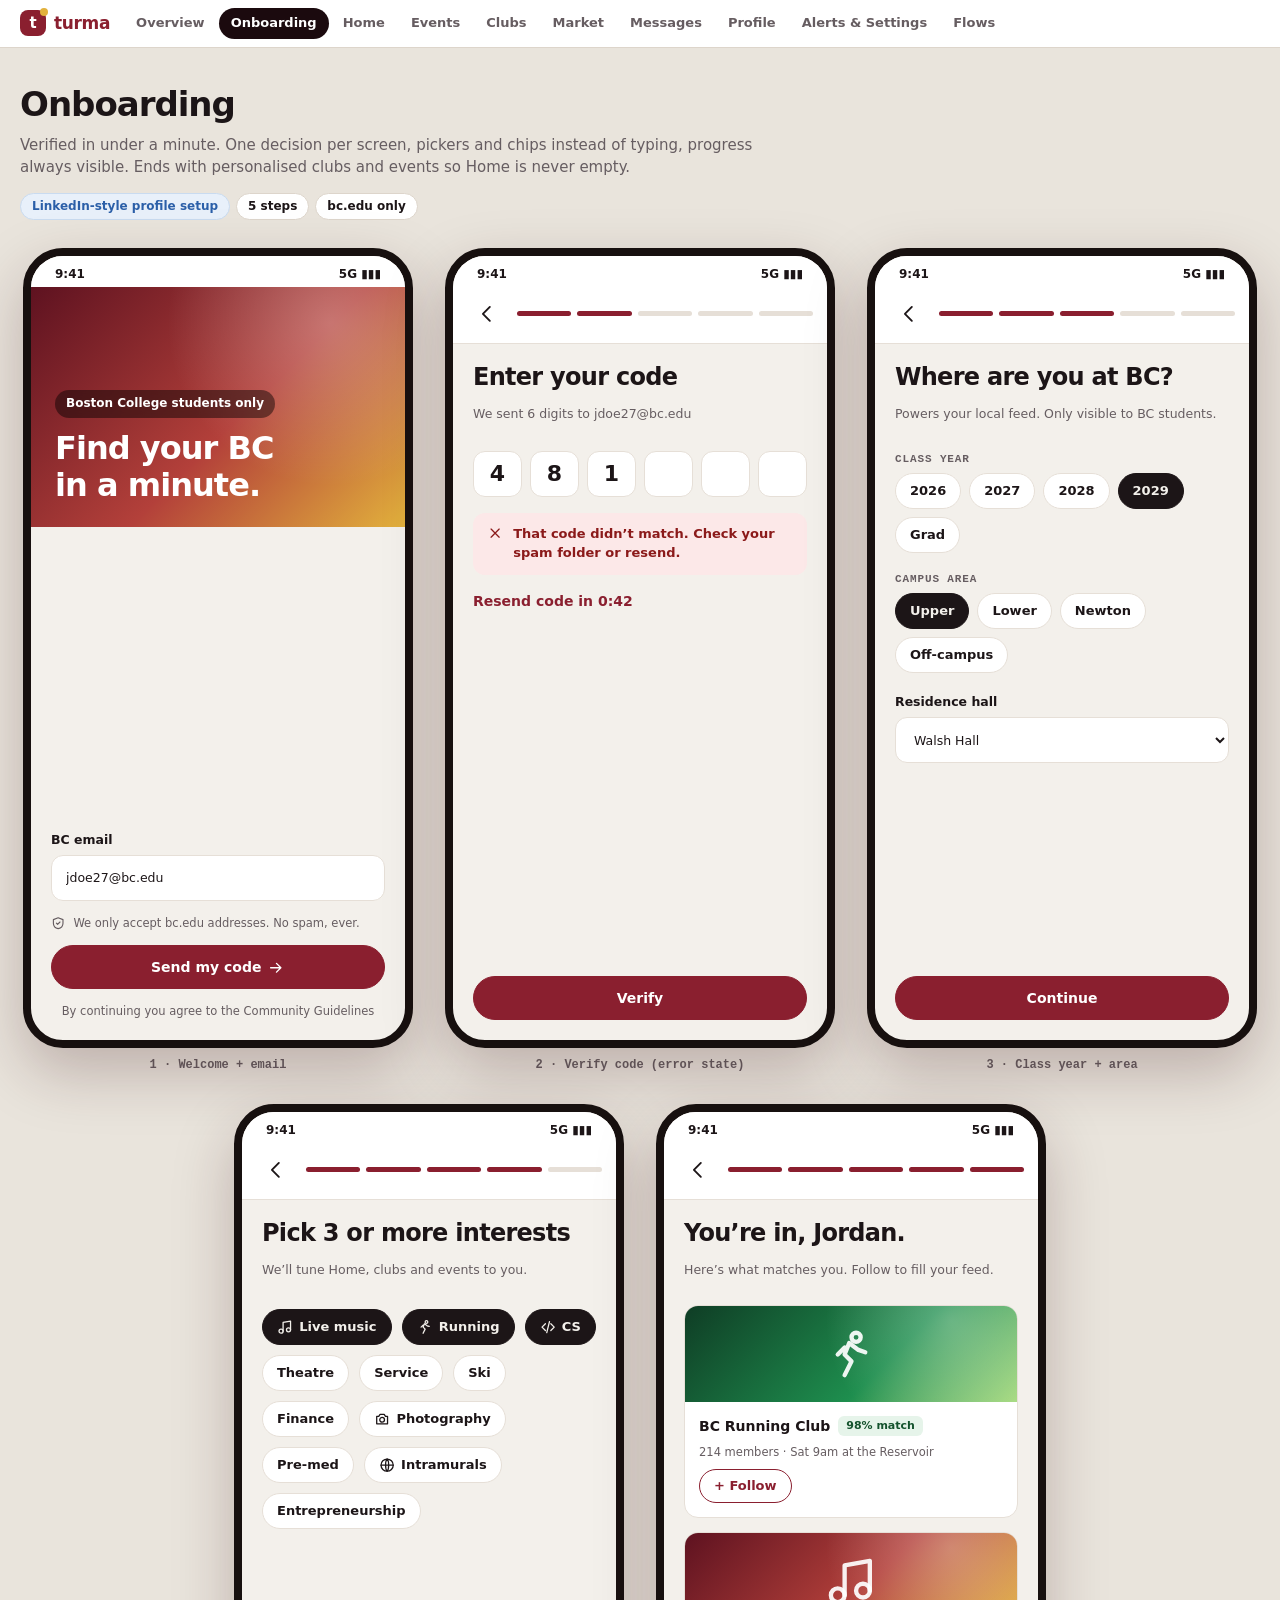
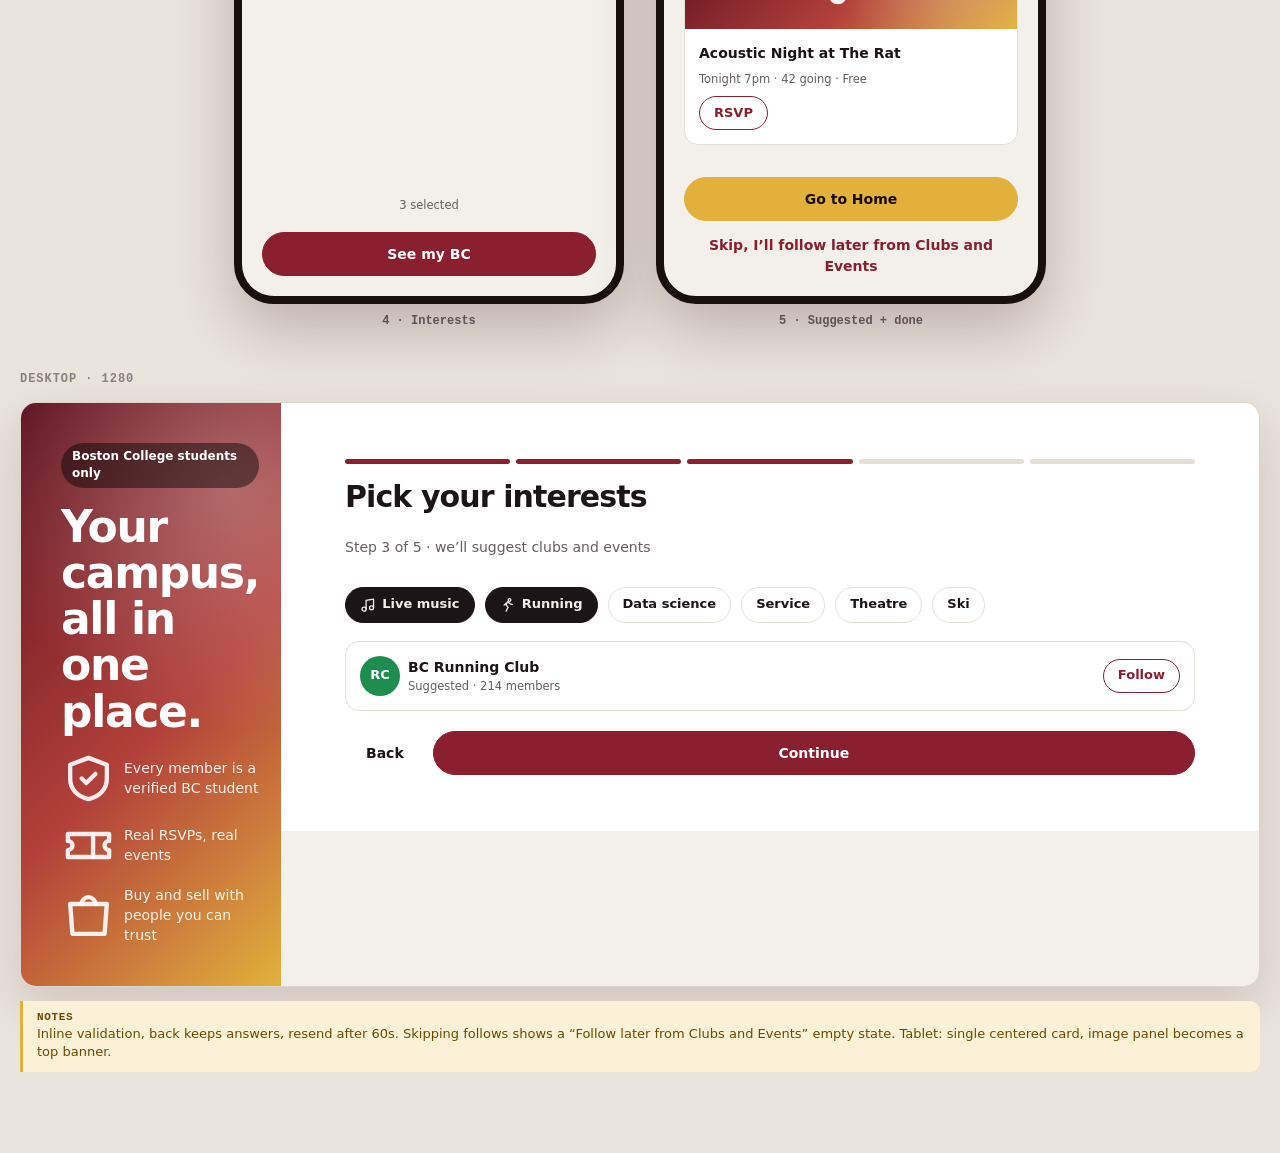
==== 01-onboarding.html @ 75571beb "initial commit" ====
<!doctype html><html lang="en"><head><meta charset="utf-8"><meta name="viewport" content="width=device-width,initial-scale=1"><title>01 Onboarding — Turma</title><link rel="stylesheet" href="styles.css"></head><body>
<main class="page">
<h1>Onboarding</h1>
<p class="lede">Verified in under a minute. One decision per screen, pickers and chips instead of typing, progress always visible. Ends with personalised clubs and events so Home is never empty.</p>
<div class="tags"><span class="li">LinkedIn-style profile setup</span><span>5 steps</span><span>bc.edu only</span></div>

<div class="phones">
<figure class="pw"><div class="phone" data-nav="none"><div class="pbody" style="padding:0;gap:0;justify-content:space-between">
  <div class="art g1" style="height:240px;place-items:end start;padding:24px"><div><span class="glass">Boston College students only</span><div class="h1" style="color:#fff;font-size:32px;margin-top:12px;position:relative;z-index:2">Find your BC<br>in a minute.</div></div></div>
  <div class="stack" style="padding:20px;gap:14px"><label class="f">BC email<input value="jdoe27@bc.edu"></label><div class="xs muted row"><i data-i="shield"></i>We only accept bc.edu addresses. No spam, ever.</div>
  <button class="btn block" data-toast="t1">Send my code<i data-i="arrow"></i></button><div class="xs muted" style="text-align:center">By continuing you agree to the Community Guidelines</div></div>
  <div class="toast" id="t1" hidden><i data-i="check"></i>Code sent to jdoe27@bc.edu</div></div></div><figcaption>1 · Welcome + email</figcaption></figure>

<figure class="pw"><div class="phone" data-nav="none"><div class="mhdr"><button class="iconbtn plain"><i data-i="back"></i></button><div class="progress sp"><i class="on"></i><i class="on"></i><i></i><i></i><i></i></div></div>
  <div class="pbody" style="padding:20px;gap:16px"><div><div class="h1">Enter your code</div><p class="muted sm">We sent 6 digits to jdoe27@bc.edu</p></div>
  <div class="row" style="justify-content:space-between"><input style="text-align:center;font-size:22px;font-weight:800;padding:0" value="4"><input style="text-align:center;font-size:22px;font-weight:800;padding:0" value="8"><input style="text-align:center;font-size:22px;font-weight:800;padding:0" value="1"><input style="text-align:center;padding:0"><input style="text-align:center;padding:0"><input style="text-align:center;padding:0"></div>
  <div class="state err"><i data-i="x"></i>That code didn’t match. Check your spam folder or resend.</div>
  <button class="link" style="align-self:flex-start">Resend code in 0:42</button><div class="sp"></div><button class="btn block">Verify</button></div></div><figcaption>2 · Verify code (error state)</figcaption></figure>

<figure class="pw"><div class="phone" data-nav="none"><div class="mhdr"><button class="iconbtn plain"><i data-i="back"></i></button><div class="progress sp"><i class="on"></i><i class="on"></i><i class="on"></i><i></i><i></i></div></div>
  <div class="pbody" style="padding:20px;gap:18px"><div><div class="h1">Where are you at BC?</div><p class="muted sm">Powers your local feed. Only visible to BC students.</p></div>
  <div class="stack"><div class="h3">Class year</div><div class="chips wrap" data-chips><span class="chip">2026</span><span class="chip">2027</span><span class="chip">2028</span><span class="chip on">2029</span><span class="chip">Grad</span></div></div>
  <div class="stack"><div class="h3">Campus area</div><div class="chips wrap" data-chips><span class="chip on">Upper</span><span class="chip">Lower</span><span class="chip">Newton</span><span class="chip">Off-campus</span></div></div>
  <label class="f">Residence hall<select><option>Walsh Hall</option><option>Edmond’s Hall</option></select></label><div class="sp"></div><button class="btn block">Continue</button></div></div><figcaption>3 · Class year + area</figcaption></figure>

<figure class="pw"><div class="phone" data-nav="none"><div class="mhdr"><button class="iconbtn plain"><i data-i="back"></i></button><div class="progress sp"><i class="on"></i><i class="on"></i><i class="on"></i><i class="on"></i><i></i></div></div>
  <div class="pbody" style="padding:20px;gap:18px"><div><div class="h1">Pick 3 or more interests</div><p class="muted sm">We’ll tune Home, clubs and events to you.</p></div>
  <div class="chips wrap" data-chips style="gap:10px"><span class="chip on"><i data-i="music"></i>Live music</span><span class="chip on"><i data-i="run"></i>Running</span><span class="chip on"><i data-i="code"></i>CS</span><span class="chip">Theatre</span><span class="chip">Service</span><span class="chip">Ski</span><span class="chip">Finance</span><span class="chip"><i data-i="camera"></i>Photography</span><span class="chip">Pre-med</span><span class="chip"><i data-i="ball"></i>Intramurals</span><span class="chip">Entrepreneurship</span></div>
  <div class="sp"></div><div class="xs muted" style="text-align:center">3 selected</div><button class="btn block">See my BC</button></div></div><figcaption>4 · Interests</figcaption></figure>

<figure class="pw"><div class="phone" data-nav="none"><div class="mhdr"><button class="iconbtn plain"><i data-i="back"></i></button><div class="progress sp"><i class="on"></i><i class="on"></i><i class="on"></i><i class="on"></i><i class="on"></i></div></div>
  <div class="pbody" style="padding:20px;gap:14px"><div><div class="h1">You’re in, Jordan.</div><p class="muted sm">Here’s what matches you. Follow to fill your feed.</p></div>
  <div class="card"><div class="art g3 banner"><i data-i="run"></i></div><div class="pad stack"><div class="row"><b>BC Running Club</b><span class="badge ok">98% match</span></div><div class="xs muted">214 members · Sat 9am at the Reservoir</div><button class="btn sm sec" style="align-self:flex-start">+ Follow</button></div></div>
  <div class="card"><div class="art g1 banner"><i data-i="music"></i></div><div class="pad stack"><b>Acoustic Night at The Rat</b><div class="xs muted">Tonight 7pm · 42 going · Free</div><button class="btn sm sec" style="align-self:flex-start">RSVP</button></div></div>
  <div class="sp"></div><a class="btn gold block" href="02-home.html">Go to Home</a><button class="link" style="text-align:center">Skip, I’ll follow later from Clubs and Events</button></div></div><figcaption>5 · Suggested + done</figcaption></figure>
</div>

<div class="sec-label">Desktop · 1280</div>
<div class="desk" data-nav="none"><div class="dbody two" style="min-height:560px;padding:0;gap:0">
  <div class="art g1" style="min-height:560px;place-items:end start;padding:40px"><div style="position:relative;z-index:2;color:#fff"><span class="glass">Boston College students only</span><div style="font-size:44px;font-weight:800;letter-spacing:-.03em;line-height:1.05;margin:16px 0">Your campus,<br>all in one place.</div><div class="col" style="color:rgba(255,255,255,.9)"><span class="row"><i data-i="shield"></i>Every member is a verified BC student</span><span class="row"><i data-i="ticket"></i>Real RSVPs, real events</span><span class="row"><i data-i="bag"></i>Buy and sell with people you can trust</span></div></div></div>
  <div style="padding:56px 64px;background:var(--card)" class="stack"><div class="progress"><i class="on"></i><i class="on"></i><i class="on"></i><i></i><i></i></div><div class="h1" style="font-size:30px;margin-top:8px">Pick your interests</div><p class="muted">Step 3 of 5 · we’ll suggest clubs and events</p>
    <div class="chips wrap" data-chips style="gap:10px;margin:8px 0"><span class="chip on"><i data-i="music"></i>Live music</span><span class="chip on"><i data-i="run"></i>Running</span><span class="chip">Data science</span><span class="chip">Service</span><span class="chip">Theatre</span><span class="chip">Ski</span></div>
    <div class="card pad row"><span class="av c3">RC</span><div class="sp"><b>BC Running Club</b><div class="xs muted">Suggested · 214 members</div></div><button class="btn sm sec">Follow</button></div>
    <div class="row" style="margin-top:12px"><button class="btn ghost">Back</button><button class="btn sp">Continue</button></div></div>
</div></div>
<div class="note"><b>Notes</b>Inline validation, back keeps answers, resend after 60s. Skipping follows shows a “Follow later from Clubs and Events” empty state. Tablet: single centered card, image panel becomes a top banner.</div>
</main><script src="app.js"></script></body></html>
---- styles.css ----
/* TURMA design system — BC maroon + gold.
   Three modes via data-theme on .phone/.desk:
   (default) LinkedIn-style light feed · mkt = Marketplace tiles */
:root{
  --maroon:#8A1F2F;--maroon-d:#5E1220;--deep:#1B0A0E;--gold:#E2B13C;--gold-soft:#FBF1D6;--gold-ink:#6B4A00;
  --bg:#F3F0EB;--card:#fff;--text:#1C1517;--muted:#665D61;--line:#E6DFD7;--chip:#fff;--hover:#F7F3EE;
  --accent:#8A1F2F;--on-accent:#fff;--ok:#1E8E4E;--danger:#C62828;--blue:#2B5FA8;--r:14px;
  --font:-apple-system,BlinkMacSystemFont,"SF Pro Text",Inter,system-ui,sans-serif;--mono:ui-monospace,Menlo,monospace;
}
[data-theme=mkt]{--bg:#fff;--line:#E9E4DE;--chip:#F0EDE9;--hover:#F0EDE9}
*{box-sizing:border-box}
body{margin:0;font:14px/1.45 var(--font);background:#E9E4DC;color:#1C1517;-webkit-font-smoothing:antialiased}
a{color:inherit;text-decoration:none}
button,input,select{font:inherit;color:inherit}
.ic{display:inline-flex;width:1.25em;height:1.25em;flex:none}.ic svg{width:100%;height:100%}

/* ---------- prototype chrome (not part of the app) ---------- */
.hub{position:sticky;top:0;z-index:50;background:#fff;border-bottom:1px solid #DDD5CB;display:flex;align-items:center;gap:14px;padding:8px 20px}
.hub nav{display:flex;gap:2px;overflow-x:auto}
.hub nav a{padding:6px 12px;border-radius:999px;font-size:13px;font-weight:600;color:#665D61;white-space:nowrap}
.hub nav a:hover{background:#F3F0EB}.hub nav a.on{background:var(--deep);color:#fff}
.logo{display:flex;align-items:center;gap:8px;font-weight:800;font-size:17px;letter-spacing:-.02em;color:var(--maroon)}
.logo i{width:26px;height:26px;border-radius:8px;background:var(--maroon);color:#fff;display:grid;place-items:center;font-style:normal;font-size:15px;position:relative}
.logo i:after{content:"";position:absolute;right:-2px;top:-2px;width:8px;height:8px;border-radius:50%;background:var(--gold)}
.page{max-width:1280px;margin:0 auto;padding:32px 20px 80px}
.page h1{font-size:34px;letter-spacing:-.03em;margin:0 0 6px}
.lede{max-width:760px;color:#665D61;margin:0 0 14px;font-size:15px}
.tags{display:flex;gap:6px;flex-wrap:wrap;margin-bottom:28px}
.tags span{font-size:12px;font-weight:700;padding:4px 11px;border-radius:999px;background:#fff;border:1px solid #DDD5CB}
.tags .posh{background:#FBF1D6;color:#6B4A00;border-color:#EBD79C}.tags .li{background:#E8F0FA;color:#2B5FA8;border-color:#C9DBF0}.tags .fb{background:#E6F4EA;color:#1E6B3E;border-color:#BBDEC7}
.sec-label{font:700 12px var(--mono);letter-spacing:.08em;text-transform:uppercase;color:#8A7F82;margin:44px 0 16px}
.phones{display:flex;flex-wrap:wrap;gap:32px;justify-content:center;align-items:flex-start}
.pw{width:390px}.pw figcaption{font:600 12px var(--mono);color:#665D61;text-align:center;margin-top:10px}
.pw{margin:0}
.note{border-left:3px solid var(--gold);background:var(--gold-soft);color:var(--gold-ink);padding:10px 14px;border-radius:0 10px 10px 0;font-size:13px;margin-top:14px}
.note b{display:block;font:700 11px var(--mono);letter-spacing:.06em;text-transform:uppercase;margin-bottom:2px}

/* ---------- device frames ---------- */
.phone{width:390px;height:800px;border-radius:40px;border:8px solid #17100F;background:var(--bg);color:var(--text);display:flex;flex-direction:column;overflow:hidden;position:relative;box-shadow:0 24px 60px rgba(60,20,25,.25)}
.sb{display:flex;justify-content:space-between;padding:10px 24px 4px;font-size:12px;font-weight:700;background:var(--card)}
.mhdr{padding:6px 14px 10px;display:flex;align-items:center;gap:10px;background:var(--card);border-bottom:1px solid var(--line)}
.mhdr .ttl{font-size:20px;font-weight:800;letter-spacing:-.02em}
.pbody{flex:1;overflow:auto;padding:12px;display:flex;flex-direction:column;gap:12px;scrollbar-width:none}
.pbody::-webkit-scrollbar{display:none}.pbody>*{flex-shrink:0}
.tabbar{display:grid;grid-template-columns:repeat(5,1fr);background:var(--card);border-top:1px solid var(--line);padding:6px 4px 16px}
.tabbar a{display:flex;flex-direction:column;align-items:center;justify-content:center;gap:2px;font-size:10.5px;font-weight:600;color:var(--muted);min-height:44px}
.tabbar a .ic{font-size:21px}.tabbar a.on{color:var(--accent)}
.tabbar .plus span{width:46px;height:32px;border-radius:12px;background:var(--accent);color:var(--on-accent);display:grid;place-items:center}
.desk{border-radius:16px;border:1px solid #DDD5CB;background:var(--bg);color:var(--text);overflow:hidden;box-shadow:0 20px 50px rgba(60,20,25,.15)}
[hidden]{display:none!important}
.desk:not([data-nav=none]){display:grid;grid-template-columns:200px minmax(0,1fr);grid-template-rows:auto 1fr;position:relative}
.desk:not([data-nav=none]) .snav{grid-row:1/3;border-right:1px solid var(--line);background:var(--card);padding:16px 12px;display:flex;flex-direction:column;gap:2px}
.snav .logo{padding:4px 10px 14px}.snav .side-link{font-size:15px}.snav .side-link .ic{background:none;padding:0;width:26px;height:26px}.snav .side-link.on{background:var(--hover);color:var(--accent);font-weight:800}.snav .side-link.on .ic{background:none;color:var(--accent)}
.snav .side-link .badge{margin-left:auto;background:var(--accent);color:var(--on-accent)}
.desk:not([data-nav=none]) .dbody{padding-bottom:76px}
.dnav{display:flex;align-items:center;gap:16px;padding:8px 20px;background:var(--card);border-bottom:1px solid var(--line)}
.dock{position:absolute;right:20px;bottom:16px;z-index:20;display:flex;flex-direction:column;align-items:flex-end;gap:10px}
.dock-pill{display:flex;align-items:center;gap:8px;min-height:48px;padding:0 18px 0 14px;border-radius:999px;border:1px solid var(--line);background:var(--card);box-shadow:0 8px 24px rgba(60,20,25,.22);font-weight:700;cursor:pointer}
.dock-pill .ic{font-size:22px}.dock-panel{width:340px;background:var(--card);border:1px solid var(--line);border-radius:16px;box-shadow:0 16px 40px rgba(60,20,25,.28);overflow:hidden}
.dock-panel .dh{display:flex;align-items:center;padding:10px 14px}.dock-panel .seg{margin:0 12px 8px}.dock-panel .list{max-height:260px;overflow:auto}
.dnav .search{display:flex;align-items:center;gap:8px;background:var(--chip);border-radius:999px;padding:0 14px;min-height:38px;width:300px;color:var(--muted)}
.dnav .search input{border:0;background:none;outline:0;flex:1;min-width:0}
.dnav .sp{flex:1}
.dbody{padding:20px;display:grid;gap:20px;grid-template-columns:220px minmax(0,1fr) 280px;align-items:start}
.dbody.two{grid-template-columns:260px minmax(0,1fr)}.dbody.one{grid-template-columns:minmax(0,1fr)}
.rail{position:sticky;top:64px;display:flex;flex-direction:column;gap:12px}
.col{display:flex;flex-direction:column;gap:12px;min-width:0}
@media(max-width:1000px){.dbody,.dbody.two{grid-template-columns:1fr}.dnav .search{display:none}.rail{position:static}.desk:not([data-nav=none]){grid-template-columns:64px minmax(0,1fr)}.snav .side-link span,.snav .logo{display:none}.snav .side-link{padding:0 8px}.dock-panel{width:280px}}
@media(max-width:480px){.phone,.pw{width:100%}}

/* ---------- primitives ---------- */
.h1{font-size:24px;font-weight:800;letter-spacing:-.03em;line-height:1.15}.h2{font-size:17px;font-weight:800;letter-spacing:-.01em}.h3{font:700 11px var(--mono);letter-spacing:.08em;text-transform:uppercase;color:var(--muted)}
.muted{color:var(--muted)}.sm{font-size:12.5px}.xs{font-size:11.5px}.b{font-weight:700}
.row{display:flex;align-items:center;gap:8px}.wrap{flex-wrap:wrap}.sp{flex:1}.between{justify-content:space-between}.stack{display:flex;flex-direction:column;gap:8px}
.card{background:var(--card);border:1px solid var(--line);border-radius:var(--r);overflow:hidden}
.pad{padding:14px}.gap-s{gap:4px}
.btn{display:inline-flex;align-items:center;justify-content:center;gap:6px;min-height:44px;padding:0 20px;border-radius:999px;border:1.5px solid var(--accent);background:var(--accent);color:var(--on-accent);font-weight:700;font-size:14px;cursor:pointer;white-space:nowrap}
.btn:hover{filter:brightness(1.08)}.btn:active{transform:translateY(1px)}
.btn.sec{background:transparent;color:var(--accent)}.btn.gold{background:var(--gold);border-color:var(--gold);color:var(--deep)}
.btn.ghost{background:var(--chip);border-color:transparent;color:var(--text)}
.btn.sm{min-height:34px;padding:0 14px;font-size:13px}.btn.block{width:100%}.btn.danger{background:transparent;color:var(--danger);border-color:var(--danger)}
:focus-visible{outline:3px solid var(--gold);outline-offset:2px}
.iconbtn{width:40px;height:40px;border-radius:50%;display:inline-grid;place-items:center;background:var(--chip);border:0;cursor:pointer;position:relative;font-size:19px;color:var(--text)}
.iconbtn.plain{background:none}.iconbtn .dot{position:absolute;top:8px;right:9px;width:9px;height:9px;border-radius:50%;background:var(--danger);border:2px solid var(--card)}
.chips{display:flex;gap:8px;overflow-x:auto;scrollbar-width:none;padding-bottom:2px}.chips::-webkit-scrollbar{display:none}.chips.wrap{flex-wrap:wrap}
.chip{display:inline-flex;align-items:center;gap:6px;min-height:36px;padding:0 14px;border-radius:999px;background:var(--chip);border:1px solid var(--line);font-size:13px;font-weight:600;white-space:nowrap;cursor:pointer;flex:none}
.chip.on{background:var(--text);color:var(--bg);border-color:var(--text)}
.chip.free{background:#E6F4EA;color:#14532D;border-color:#BBDEC7}
.tabs{display:flex;border-bottom:1px solid var(--line);background:var(--card)}
.tabs button{flex:1;min-height:44px;background:none;border:0;border-bottom:3px solid transparent;font-weight:700;font-size:13.5px;color:var(--muted);cursor:pointer}
.tabs button.on{color:var(--accent);border-color:var(--accent)}
.seg{display:flex;background:var(--chip);border-radius:12px;padding:3px;gap:2px}
.seg button{flex:1;min-height:38px;border:0;background:none;border-radius:9px;font-weight:700;font-size:13px;color:var(--muted);cursor:pointer}
.seg button.on{background:var(--card);color:var(--text);box-shadow:0 1px 3px rgba(0,0,0,.15)}
.av{width:40px;height:40px;border-radius:50%;flex:none;display:inline-grid;place-items:center;font-size:13px;font-weight:800;color:#fff;background:var(--maroon)}
.av.sq{border-radius:10px}.av.lg{width:72px;height:72px;font-size:24px;border:3px solid var(--card)}.av.s{width:24px;height:24px;font-size:9px;border:2px solid var(--card)}.av.xl{width:96px;height:96px;font-size:30px;border:4px solid var(--card)}
.c2{background:#2B5FA8}.c3{background:#1E8E4E}.c4{background:#B8891A}.c5{background:#6B45B5}
.faces{display:inline-flex}.faces .av+.av{margin-left:-8px}
.vt{color:var(--blue);font-size:1em;vertical-align:-.15em;display:inline-flex}
.badge{display:inline-flex;align-items:center;gap:4px;font-size:11px;font-weight:700;padding:2px 8px;border-radius:6px;background:var(--chip);color:var(--muted)}
.badge.ok{background:#E6F4EA;color:#14532D}.badge.gold{background:var(--gold-soft);color:var(--gold-ink)}.badge.red{background:#FCE8E8;color:#8B1A1A}

input,select{width:100%;min-height:46px;border:1.5px solid var(--line);border-radius:12px;padding:0 14px;background:var(--card);color:var(--text)}
label.f{display:flex;flex-direction:column;gap:6px;font-size:12.5px;font-weight:700}
label.f input,label.f select{font-weight:400}
.progress{display:flex;gap:6px}.progress i{flex:1;height:5px;border-radius:3px;background:var(--line)}.progress i.on{background:var(--accent)}
.switch{width:46px;height:28px;border-radius:20px;background:#C9C0B6;position:relative;flex:none;cursor:pointer;border:0;padding:0}
.switch:after{content:"";position:absolute;top:3px;left:3px;width:22px;height:22px;border-radius:50%;background:#fff;box-shadow:0 1px 3px rgba(0,0,0,.3);transition:left .15s}
.switch.on{background:var(--ok)}.switch.on:after{left:21px}
.state{display:flex;gap:10px;align-items:flex-start;border-radius:12px;padding:12px 14px;font-size:13px;font-weight:600}
.state.ok{background:#E6F4EA;color:#14532D}.state.warn{background:var(--gold-soft);color:var(--gold-ink)}.state.err{background:#FCE8E8;color:#8B1A1A}.state.info{background:#E8F0FA;color:#1F4C8A}
.toast{position:absolute;left:14px;right:14px;bottom:88px;background:var(--deep);color:#fff;border-radius:14px;padding:12px 16px;font-weight:600;font-size:13.5px;display:flex;gap:10px;align-items:center;box-shadow:0 10px 30px rgba(0,0,0,.35);z-index:10}
.toast[hidden]{display:none}
.kv{display:grid;grid-template-columns:auto 1fr;gap:10px 16px;font-size:13.5px;align-items:center}.kv>:nth-child(odd){color:var(--muted);font-weight:600;display:flex;align-items:center;gap:8px}
.list>*{padding:12px 14px;border-bottom:1px solid var(--line)}.list>*:last-child{border-bottom:0}
.item{display:flex;gap:12px;align-items:center}.item .grow{flex:1;min-width:0}.item .grow>b{display:block}
.divider{height:1px;background:var(--line);margin:4px 0}
.cta{position:sticky;bottom:-12px;margin:0 -12px -12px;padding:12px;background:var(--card);border-top:1px solid var(--line);display:flex;gap:8px;align-items:center;z-index:3}
.scrim{position:absolute;inset:0;background:rgba(0,0,0,.5);z-index:8}.sheet{position:absolute;left:0;right:0;bottom:0;background:var(--card);border-radius:22px 22px 0 0;padding:10px 16px 26px;z-index:9;display:flex;flex-direction:column;gap:14px}
.sheet[hidden],.scrim[hidden]{display:none}.sheet:before{content:"";width:40px;height:4px;border-radius:2px;background:var(--line);align-self:center}
.strip{display:flex;gap:12px;overflow-x:auto;scrollbar-width:none;margin:0 -12px;padding:0 12px}.strip::-webkit-scrollbar{display:none}
.skel{border-radius:12px;background:linear-gradient(90deg,var(--chip),var(--line),var(--chip));background-size:200% 100%;animation:sh 1.3s infinite;min-height:64px}
@keyframes sh{to{background-position:-200% 0}}

/* ---------- art (placeholder photography) ---------- */
.art{position:relative;display:grid;place-items:center;color:rgba(255,255,255,.92);overflow:hidden;background:var(--g,linear-gradient(135deg,#5E1220,#B3403A 55%,#E2B13C))}
.art .ic{font-size:44px}.art:after{content:"";position:absolute;inset:0;background:radial-gradient(circle at 80% 15%,rgba(255,255,255,.28),transparent 45%)}
.art .iconbtn .ic,.art .save .ic,.tile .art .save .ic{font-size:17px}.art .iconbtn,.art .save,.art .glass,.art .badge{position:relative;z-index:2}
.g1{--g:linear-gradient(135deg,#5E1220,#B3403A 55%,#E2B13C)}.g2{--g:linear-gradient(135deg,#14284B,#2B5FA8 60%,#7FB6E8)}.g3{--g:linear-gradient(135deg,#0F3D25,#1E8E4E 60%,#A6DA7E)}
.g4{--g:linear-gradient(135deg,#3B1A5C,#7B45C4 60%,#E58AC1)}.g5{--g:linear-gradient(135deg,#7A4B00,#E2B13C 70%,#FBE7A6)}.g6{--g:linear-gradient(135deg,#2A2A2E,#5B5B63 70%,#9A9AA3)}
.banner{height:96px}.banner.tall{height:130px}

/* ---------- POSH: event flyers ---------- */
.flyer{position:relative;border-radius:20px;overflow:hidden;aspect-ratio:4/5}.flyer.wide{aspect-ratio:16/11}.flyer.sq{aspect-ratio:1}
.flyer .art{position:absolute;inset:0}.flyer .art .ic{font-size:96px;opacity:.55}
.flyer .top{position:absolute;top:12px;left:12px;right:12px;display:flex;justify-content:space-between;align-items:flex-start;z-index:2}
.flyer .bot{position:absolute;left:0;right:0;bottom:0;padding:44px 16px 14px;background:linear-gradient(transparent,rgba(10,4,6,.92));color:#fff;z-index:2}
.flyer .bot .t{font-size:22px;font-weight:800;letter-spacing:-.02em;line-height:1.1;margin-bottom:4px}
.date{background:rgba(255,255,255,.94);color:var(--deep);border-radius:12px;padding:5px 11px;text-align:center;line-height:1.05}.date small{display:block;font-size:10px;font-weight:800;letter-spacing:.08em;color:var(--maroon)}.date b{font-size:20px}
.price{background:var(--gold);color:var(--deep);border-radius:999px;padding:5px 12px;font-weight:800;font-size:13px}.price.free{background:#fff}
.glass{background:rgba(0,0,0,.45);backdrop-filter:blur(6px);color:#fff;border-radius:999px;padding:5px 11px;font-size:12px;font-weight:700;display:inline-flex;gap:5px;align-items:center}
.evrow{display:flex;gap:12px;padding:10px;border-radius:16px;background:var(--card);border:1px solid var(--line)}
.evrow .art{width:84px;height:84px;border-radius:12px;flex:none}.evrow .art .ic{font-size:32px}
.going{display:flex;align-items:center;gap:8px;font-size:12.5px;color:var(--muted)}
.hostbar{display:flex;align-items:center;gap:10px}
.cal{display:grid;grid-template-columns:repeat(7,1fr);gap:4px;text-align:center;font-size:12.5px}
.cal b{font:700 10px var(--mono);color:var(--muted);padding:4px 0}.cal span{padding:9px 0;border-radius:10px;position:relative}.cal span.ev:after{content:"";position:absolute;left:50%;bottom:3px;width:5px;height:5px;margin-left:-2.5px;border-radius:50%;background:var(--accent)}.cal span.on{background:var(--accent);color:var(--on-accent);font-weight:800}.cal span.on:after{background:var(--on-accent)}.cal span.mute{color:var(--line)}

/* ---------- LINKEDIN: feed ---------- */
.post .head{display:flex;gap:10px;padding:14px 14px 8px;align-items:flex-start}.post .head .who{flex:1;min-width:0;line-height:1.3}.post .head .who b{font-size:14px}
.post .body{padding:0 14px 12px;font-size:14px}.post .art{height:200px}.post .art .ic{font-size:64px}
.post .media{position:relative}.post .media .price{position:absolute;right:12px;bottom:12px;z-index:2}.post .media .glass{position:absolute;left:12px;bottom:12px;z-index:2}
.post .stats{display:flex;align-items:center;gap:6px;padding:9px 14px;font-size:12.5px;color:var(--muted);border-bottom:1px solid var(--line)}
.post .acts{display:grid;grid-template-columns:repeat(4,1fr);padding:2px 6px}
.post .acts button{display:flex;align-items:center;justify-content:center;gap:6px;min-height:46px;background:none;border:0;border-radius:8px;color:var(--muted);font-weight:700;font-size:13px;cursor:pointer}
.post .acts button:hover{background:var(--hover)}.post .acts button.liked{color:var(--blue)}.post .acts button.cta-b{color:var(--accent)}
.link{color:var(--accent);font-weight:700;background:none;border:0;padding:0;cursor:pointer;font-size:inherit}
.composer{display:flex;align-items:center;gap:10px;padding:12px}.composer .fake{flex:1;min-height:42px;border:1px solid var(--line);border-radius:999px;display:flex;align-items:center;padding:0 16px;color:var(--muted);font-weight:600;font-size:13.5px}
.profcard{overflow:hidden}.profcard .art{height:60px}.profcard .in{padding:0 14px 14px;text-align:center;margin-top:-28px}
.stat{display:flex;justify-content:space-between;font-size:12.5px;padding:6px 0;color:var(--muted)}.stat b{color:var(--accent)}
.club-hero{position:relative}.club-hero .av{position:absolute;left:14px;bottom:-32px;border-radius:14px}
.pill-row{display:flex;gap:8px;flex-wrap:wrap}
.mapbox{height:150px;border-radius:12px;position:relative;background:linear-gradient(180deg,#DDEBD2 0 55%,#C4DCCB 55%),repeating-linear-gradient(90deg,transparent 0 38px,rgba(0,0,0,.07) 38px 40px);display:grid;place-items:center;color:#2F4A32}
.mapbox i{position:absolute;color:var(--maroon);font-size:26px}

/* ---------- MARKETPLACE: tiles ---------- */
.tiles{display:grid;grid-template-columns:repeat(2,1fr);gap:14px 10px}.tiles.d3{grid-template-columns:repeat(3,1fr)}.tiles.d4{grid-template-columns:repeat(4,1fr)}
.tile .art{aspect-ratio:1;border-radius:12px}.tile .art .ic{font-size:40px}.tile .pr{font-size:16px;font-weight:800;margin-top:6px}.tile .pr s{font-size:12px;font-weight:500;color:var(--muted);margin-left:4px}
.tile .tt{font-size:13.5px;line-height:1.3}.tile .lo{font-size:12px;color:var(--muted)}.tile .save{position:absolute;top:8px;right:8px;z-index:2;width:32px;height:32px;border-radius:50%;background:rgba(255,255,255,.92);color:var(--deep);display:grid;place-items:center;font-size:16px;border:0;cursor:pointer}
.tile .save.on{color:var(--maroon)}.tile .art .badge{position:absolute;left:8px;bottom:8px;z-index:2;background:rgba(0,0,0,.6);color:#fff}
.side-h{font-size:22px;font-weight:800;letter-spacing:-.02em}
.side-link{display:flex;align-items:center;gap:12px;min-height:44px;padding:0 10px;border-radius:10px;font-weight:600}.side-link .ic{width:34px;height:34px;padding:7px;border-radius:50%;background:var(--chip)}.side-link.on{background:var(--hover);color:var(--accent)}.side-link.on .ic{background:var(--accent);color:var(--on-accent)}
.range{height:6px;border-radius:3px;background:linear-gradient(90deg,var(--line) 0 5%,var(--accent) 5% 55%,var(--line) 55%);margin:12px 4px}
.chk{display:flex;align-items:center;gap:10px;min-height:36px;font-size:13.5px}.chk:before{content:"";width:18px;height:18px;border:2px solid var(--muted);border-radius:5px;flex:none}.chk.on:before{background:var(--accent);border-color:var(--accent);box-shadow:inset 0 0 0 3px #fff}
.safe{display:flex;gap:10px;align-items:flex-start;background:#E6F4EA;color:#14532D;padding:12px;border-radius:12px;font-size:12.5px;font-weight:600}

/* ---------- messages ---------- */
.bubble{max-width:78%;padding:9px 13px;border-radius:18px;font-size:14px}.bubble.them{background:var(--chip);border-bottom-left-radius:5px}.bubble.me{background:var(--accent);color:var(--on-accent);border-bottom-right-radius:5px;margin-left:auto}
.unread{width:10px;height:10px;border-radius:50%;background:var(--accent);flex:none}
.inputbar{display:flex;gap:8px;padding:10px 12px;background:var(--card);border-top:1px solid var(--line)}

/* ---------- flows page ---------- */
.flowcard{background:#fff;border:1px solid #DDD5CB;border-radius:20px;padding:22px;margin-bottom:18px}
.steps{display:grid;grid-template-columns:repeat(auto-fit,minmax(170px,1fr));gap:12px;margin:16px 0;counter-reset:s}
.steps div{counter-increment:s;background:#F7F3EE;border-radius:14px;padding:14px;font-size:13px;position:relative}
.steps div:before{content:counter(s);display:grid;place-items:center;width:24px;height:24px;border-radius:50%;background:var(--maroon);color:#fff;font-weight:800;font-size:12px;margin-bottom:8px}
.steps div b{display:block;font-size:14px;margin-bottom:2px}
.swatches{display:grid;grid-template-columns:repeat(auto-fit,minmax(130px,1fr));gap:12px}
.sw{border-radius:14px;padding:44px 12px 10px;color:#fff;font:600 12px var(--mono)}
.modes{display:grid;grid-template-columns:repeat(auto-fit,minmax(260px,1fr));gap:16px}
.mode{border-radius:20px;padding:22px;min-height:190px}

/* event cards in the infinite feed */
.evcard .flyer{border-radius:0;aspect-ratio:16/8}.evcard .flyer .art .ic{font-size:72px}
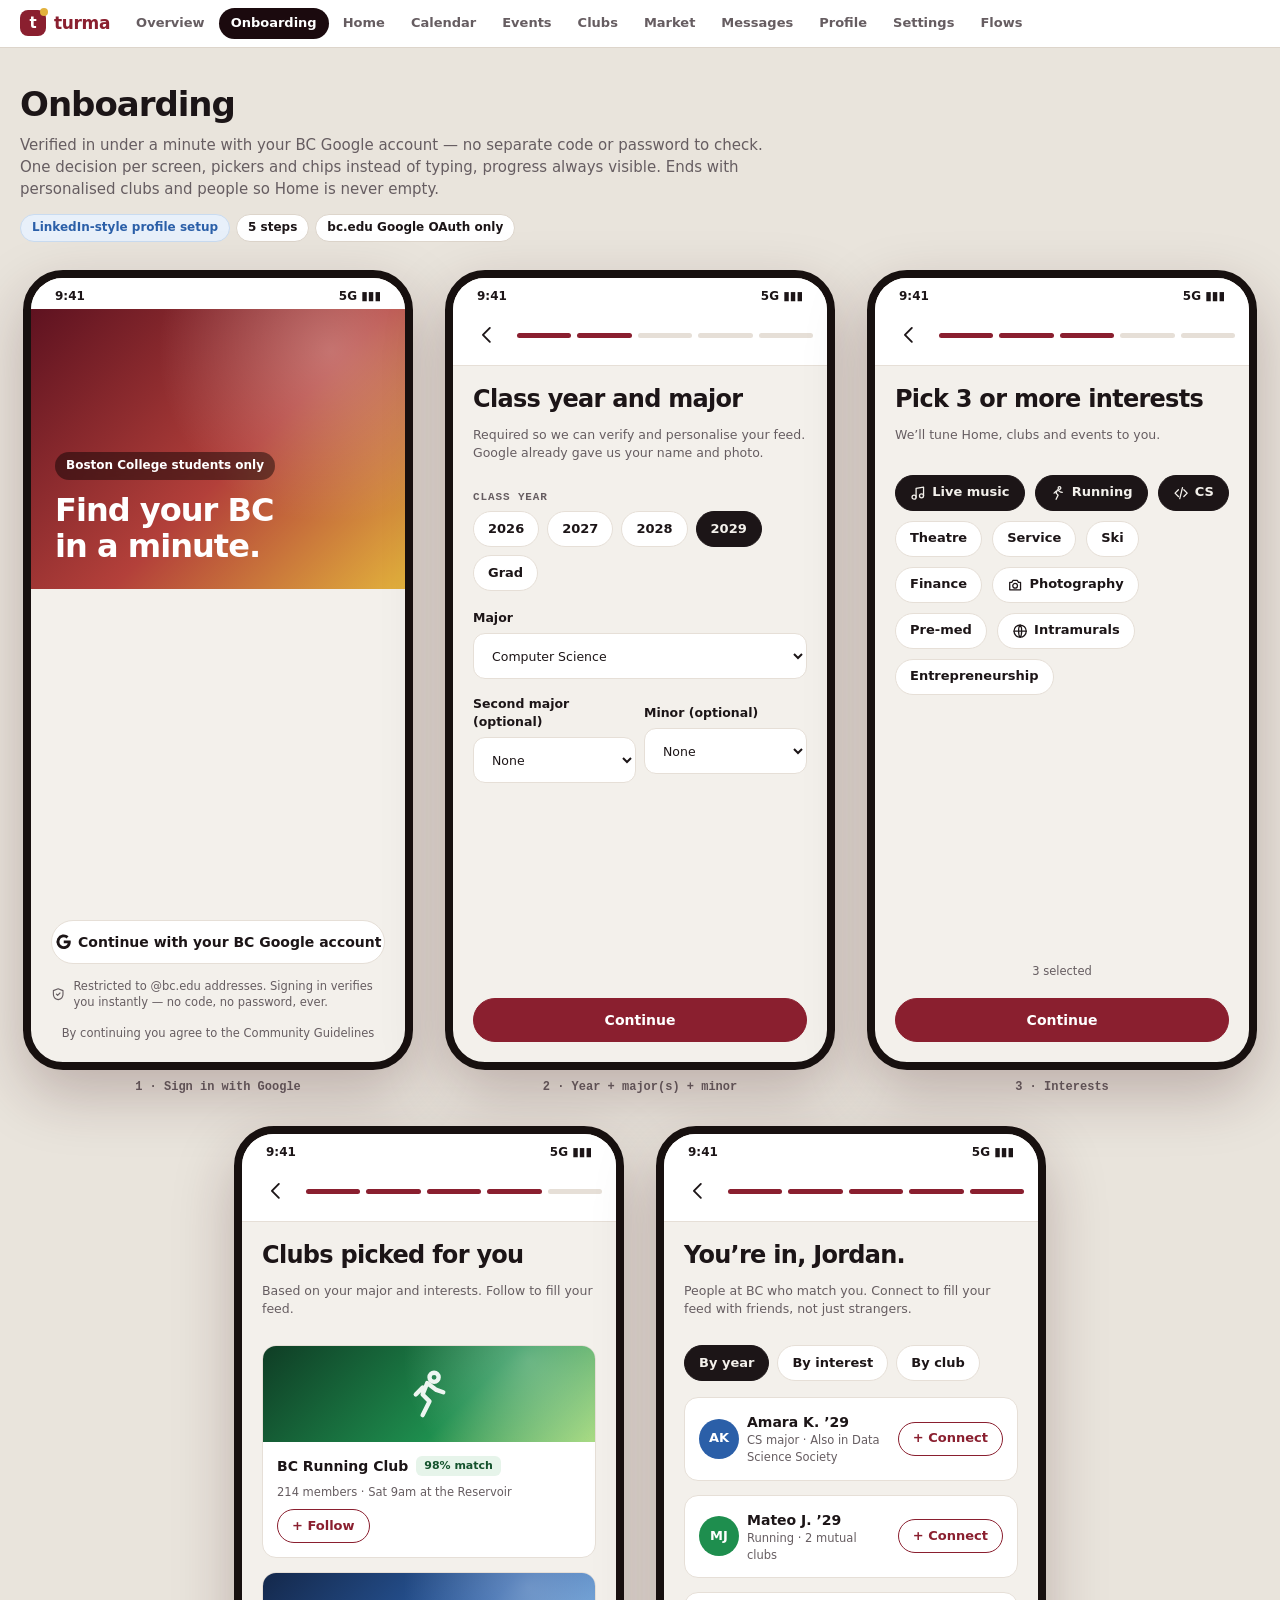
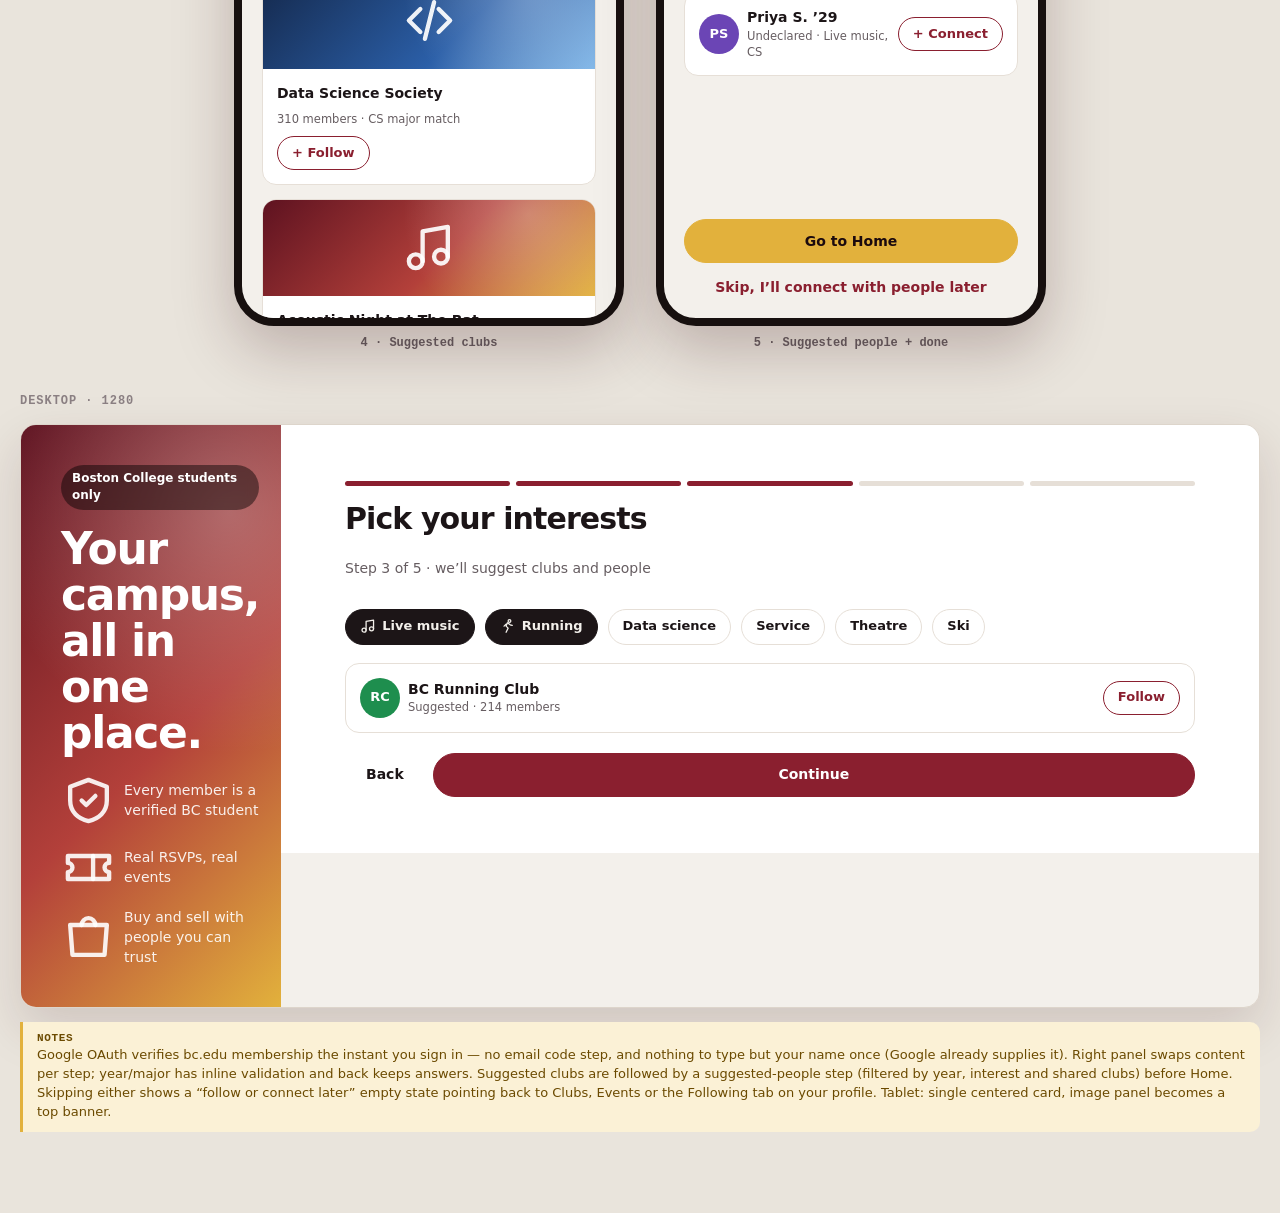
==== commit 11a29842: "added more capabilities" ====
--- a/01-onboarding.html
+++ b/01-onboarding.html
@@ -1,47 +1,54 @@
 <!doctype html><html lang="en"><head><meta charset="utf-8"><meta name="viewport" content="width=device-width,initial-scale=1"><title>01 Onboarding — Turma</title><link rel="stylesheet" href="styles.css"></head><body>
 <main class="page">
 <h1>Onboarding</h1>
-<p class="lede">Verified in under a minute. One decision per screen, pickers and chips instead of typing, progress always visible. Ends with personalised clubs and events so Home is never empty.</p>
-<div class="tags"><span class="li">LinkedIn-style profile setup</span><span>5 steps</span><span>bc.edu only</span></div>
+<p class="lede">Verified in under a minute with your BC Google account — no separate code or password to check. One decision per screen, pickers and chips instead of typing, progress always visible. Ends with personalised clubs and people so Home is never empty.</p>
+<div class="tags"><span class="li">LinkedIn-style profile setup</span><span>5 steps</span><span>bc.edu Google OAuth only</span></div>
 
 <div class="phones">
 <figure class="pw"><div class="phone" data-nav="none"><div class="pbody" style="padding:0;gap:0;justify-content:space-between">
-  <div class="art g1" style="height:240px;place-items:end start;padding:24px"><div><span class="glass">Boston College students only</span><div class="h1" style="color:#fff;font-size:32px;margin-top:12px;position:relative;z-index:2">Find your BC<br>in a minute.</div></div></div>
-  <div class="stack" style="padding:20px;gap:14px"><label class="f">BC email<input value="jdoe27@bc.edu"></label><div class="xs muted row"><i data-i="shield"></i>We only accept bc.edu addresses. No spam, ever.</div>
-  <button class="btn block" data-toast="t1">Send my code<i data-i="arrow"></i></button><div class="xs muted" style="text-align:center">By continuing you agree to the Community Guidelines</div></div>
-  <div class="toast" id="t1" hidden><i data-i="check"></i>Code sent to jdoe27@bc.edu</div></div></div><figcaption>1 · Welcome + email</figcaption></figure>
+  <div class="art g1" style="height:280px;place-items:end start;padding:24px"><div><span class="glass">Boston College students only</span><div class="h1" style="color:#fff;font-size:32px;margin-top:12px;position:relative;z-index:2">Find your BC<br>in a minute.</div></div></div>
+  <div class="stack" style="padding:20px;gap:14px">
+    <button class="btn google block" data-toast="t1"><i data-i="google"></i>Continue with your BC Google account</button>
+    <div class="xs muted row"><i data-i="shield"></i>Restricted to @bc.edu addresses. Signing in verifies you instantly — no code, no password, ever.</div>
+    <div class="xs muted" style="text-align:center">By continuing you agree to the Community Guidelines</div>
+  </div>
+  <div class="toast" id="t1" hidden><i data-i="check"></i>Verified jdoe27@bc.edu</div></div></div><figcaption>1 · Sign in with Google</figcaption></figure>
 
 <figure class="pw"><div class="phone" data-nav="none"><div class="mhdr"><button class="iconbtn plain"><i data-i="back"></i></button><div class="progress sp"><i class="on"></i><i class="on"></i><i></i><i></i><i></i></div></div>
-  <div class="pbody" style="padding:20px;gap:16px"><div><div class="h1">Enter your code</div><p class="muted sm">We sent 6 digits to jdoe27@bc.edu</p></div>
-  <div class="row" style="justify-content:space-between"><input style="text-align:center;font-size:22px;font-weight:800;padding:0" value="4"><input style="text-align:center;font-size:22px;font-weight:800;padding:0" value="8"><input style="text-align:center;font-size:22px;font-weight:800;padding:0" value="1"><input style="text-align:center;padding:0"><input style="text-align:center;padding:0"><input style="text-align:center;padding:0"></div>
-  <div class="state err"><i data-i="x"></i>That code didn’t match. Check your spam folder or resend.</div>
-  <button class="link" style="align-self:flex-start">Resend code in 0:42</button><div class="sp"></div><button class="btn block">Verify</button></div></div><figcaption>2 · Verify code (error state)</figcaption></figure>
+  <div class="pbody" style="padding:20px;gap:16px"><div><div class="h1">Class year and major</div><p class="muted sm">Required so we can verify and personalise your feed. Google already gave us your name and photo.</p></div>
+  <div class="stack"><div class="h3">Class year</div><div class="chips wrap" data-chips><span class="chip">2026</span><span class="chip">2027</span><span class="chip">2028</span><span class="chip on">2029</span><span class="chip">Grad</span></div></div>
+  <label class="f">Major<select><option>Computer Science</option><option>Economics</option><option>Biology</option><option>Undeclared</option></select></label>
+  <div class="row"><label class="f sp">Second major (optional)<select><option>None</option><option>Economics</option><option>Mathematics</option><option>Studio Art</option></select></label><label class="f sp">Minor (optional)<select><option>None</option><option>Hispanic Studies</option><option>Philosophy</option><option>Data Science</option></select></label></div>
+  <div class="sp"></div><button class="btn block">Continue</button></div></div><figcaption>2 · Year + major(s) + minor</figcaption></figure>
 
 <figure class="pw"><div class="phone" data-nav="none"><div class="mhdr"><button class="iconbtn plain"><i data-i="back"></i></button><div class="progress sp"><i class="on"></i><i class="on"></i><i class="on"></i><i></i><i></i></div></div>
-  <div class="pbody" style="padding:20px;gap:18px"><div><div class="h1">Where are you at BC?</div><p class="muted sm">Powers your local feed. Only visible to BC students.</p></div>
-  <div class="stack"><div class="h3">Class year</div><div class="chips wrap" data-chips><span class="chip">2026</span><span class="chip">2027</span><span class="chip">2028</span><span class="chip on">2029</span><span class="chip">Grad</span></div></div>
-  <div class="stack"><div class="h3">Campus area</div><div class="chips wrap" data-chips><span class="chip on">Upper</span><span class="chip">Lower</span><span class="chip">Newton</span><span class="chip">Off-campus</span></div></div>
-  <label class="f">Residence hall<select><option>Walsh Hall</option><option>Edmond’s Hall</option></select></label><div class="sp"></div><button class="btn block">Continue</button></div></div><figcaption>3 · Class year + area</figcaption></figure>
+  <div class="pbody" style="padding:20px;gap:18px"><div><div class="h1">Pick 3 or more interests</div><p class="muted sm">We’ll tune Home, clubs and events to you.</p></div>
+  <div class="chips wrap" data-chips style="gap:10px"><span class="chip on"><i data-i="music"></i>Live music</span><span class="chip on"><i data-i="run"></i>Running</span><span class="chip on"><i data-i="code"></i>CS</span><span class="chip">Theatre</span><span class="chip">Service</span><span class="chip">Ski</span><span class="chip">Finance</span><span class="chip"><i data-i="camera"></i>Photography</span><span class="chip">Pre-med</span><span class="chip"><i data-i="ball"></i>Intramurals</span><span class="chip">Entrepreneurship</span></div>
+  <div class="sp"></div><div class="xs muted" style="text-align:center">3 selected</div><button class="btn block">Continue</button></div></div><figcaption>3 · Interests</figcaption></figure>
 
 <figure class="pw"><div class="phone" data-nav="none"><div class="mhdr"><button class="iconbtn plain"><i data-i="back"></i></button><div class="progress sp"><i class="on"></i><i class="on"></i><i class="on"></i><i class="on"></i><i></i></div></div>
-  <div class="pbody" style="padding:20px;gap:18px"><div><div class="h1">Pick 3 or more interests</div><p class="muted sm">We’ll tune Home, clubs and events to you.</p></div>
-  <div class="chips wrap" data-chips style="gap:10px"><span class="chip on"><i data-i="music"></i>Live music</span><span class="chip on"><i data-i="run"></i>Running</span><span class="chip on"><i data-i="code"></i>CS</span><span class="chip">Theatre</span><span class="chip">Service</span><span class="chip">Ski</span><span class="chip">Finance</span><span class="chip"><i data-i="camera"></i>Photography</span><span class="chip">Pre-med</span><span class="chip"><i data-i="ball"></i>Intramurals</span><span class="chip">Entrepreneurship</span></div>
-  <div class="sp"></div><div class="xs muted" style="text-align:center">3 selected</div><button class="btn block">See my BC</button></div></div><figcaption>4 · Interests</figcaption></figure>
+  <div class="pbody" style="padding:20px;gap:14px"><div><div class="h1">Clubs picked for you</div><p class="muted sm">Based on your major and interests. Follow to fill your feed.</p></div>
+  <div class="card"><div class="art g3 banner"><i data-i="run"></i></div><div class="pad stack"><div class="row"><b>BC Running Club</b><span class="badge ok">98% match</span></div><div class="xs muted">214 members · Sat 9am at the Reservoir</div><button class="btn sm sec" style="align-self:flex-start">+ Follow</button></div></div>
+  <div class="card"><div class="art g2 banner"><i data-i="code"></i></div><div class="pad stack"><b>Data Science Society</b><div class="xs muted">310 members · CS major match</div><button class="btn sm sec" style="align-self:flex-start">+ Follow</button></div></div>
+  <div class="card"><div class="art g1 banner"><i data-i="music"></i></div><div class="pad stack"><b>Acoustic Night at The Rat</b><div class="xs muted">Tonight 7pm · 42 going · Free</div><button class="btn sm sec" style="align-self:flex-start">RSVP</button></div></div>
+  <div class="sp"></div><button class="btn block">Continue</button><button class="link" style="text-align:center">Skip, I’ll follow later from Clubs and Events</button></div></div><figcaption>4 · Suggested clubs</figcaption></figure>
 
 <figure class="pw"><div class="phone" data-nav="none"><div class="mhdr"><button class="iconbtn plain"><i data-i="back"></i></button><div class="progress sp"><i class="on"></i><i class="on"></i><i class="on"></i><i class="on"></i><i class="on"></i></div></div>
-  <div class="pbody" style="padding:20px;gap:14px"><div><div class="h1">You’re in, Jordan.</div><p class="muted sm">Here’s what matches you. Follow to fill your feed.</p></div>
-  <div class="card"><div class="art g3 banner"><i data-i="run"></i></div><div class="pad stack"><div class="row"><b>BC Running Club</b><span class="badge ok">98% match</span></div><div class="xs muted">214 members · Sat 9am at the Reservoir</div><button class="btn sm sec" style="align-self:flex-start">+ Follow</button></div></div>
-  <div class="card"><div class="art g1 banner"><i data-i="music"></i></div><div class="pad stack"><b>Acoustic Night at The Rat</b><div class="xs muted">Tonight 7pm · 42 going · Free</div><button class="btn sm sec" style="align-self:flex-start">RSVP</button></div></div>
-  <div class="sp"></div><a class="btn gold block" href="02-home.html">Go to Home</a><button class="link" style="text-align:center">Skip, I’ll follow later from Clubs and Events</button></div></div><figcaption>5 · Suggested + done</figcaption></figure>
+  <div class="pbody" style="padding:20px;gap:14px"><div><div class="h1">You’re in, Jordan.</div><p class="muted sm">People at BC who match you. Connect to fill your feed with friends, not just strangers.</p></div>
+  <div class="chips" data-chips><span class="chip on">By year</span><span class="chip">By interest</span><span class="chip">By club</span></div>
+  <div class="card pad row"><span class="av c2">AK</span><div class="sp"><b>Amara K. ’29</b><div class="xs muted">CS major · Also in Data Science Society</div></div><button class="btn sm sec">+ Connect</button></div>
+  <div class="card pad row"><span class="av c3">MJ</span><div class="sp"><b>Mateo J. ’29</b><div class="xs muted">Running · 2 mutual clubs</div></div><button class="btn sm sec">+ Connect</button></div>
+  <div class="card pad row"><span class="av c5">PS</span><div class="sp"><b>Priya S. ’29</b><div class="xs muted">Undeclared · Live music, CS</div></div><button class="btn sm sec">+ Connect</button></div>
+  <div class="sp"></div><a class="btn gold block" href="02-home.html">Go to Home</a><button class="link" style="text-align:center">Skip, I’ll connect with people later</button></div></div><figcaption>5 · Suggested people + done</figcaption></figure>
 </div>
 
 <div class="sec-label">Desktop · 1280</div>
 <div class="desk" data-nav="none"><div class="dbody two" style="min-height:560px;padding:0;gap:0">
   <div class="art g1" style="min-height:560px;place-items:end start;padding:40px"><div style="position:relative;z-index:2;color:#fff"><span class="glass">Boston College students only</span><div style="font-size:44px;font-weight:800;letter-spacing:-.03em;line-height:1.05;margin:16px 0">Your campus,<br>all in one place.</div><div class="col" style="color:rgba(255,255,255,.9)"><span class="row"><i data-i="shield"></i>Every member is a verified BC student</span><span class="row"><i data-i="ticket"></i>Real RSVPs, real events</span><span class="row"><i data-i="bag"></i>Buy and sell with people you can trust</span></div></div></div>
-  <div style="padding:56px 64px;background:var(--card)" class="stack"><div class="progress"><i class="on"></i><i class="on"></i><i class="on"></i><i></i><i></i></div><div class="h1" style="font-size:30px;margin-top:8px">Pick your interests</div><p class="muted">Step 3 of 5 · we’ll suggest clubs and events</p>
+  <div style="padding:56px 64px;background:var(--card)" class="stack"><div class="progress"><i class="on"></i><i class="on"></i><i class="on"></i><i></i><i></i></div><div class="h1" style="font-size:30px;margin-top:8px">Pick your interests</div><p class="muted">Step 3 of 5 · we’ll suggest clubs and people</p>
     <div class="chips wrap" data-chips style="gap:10px;margin:8px 0"><span class="chip on"><i data-i="music"></i>Live music</span><span class="chip on"><i data-i="run"></i>Running</span><span class="chip">Data science</span><span class="chip">Service</span><span class="chip">Theatre</span><span class="chip">Ski</span></div>
     <div class="card pad row"><span class="av c3">RC</span><div class="sp"><b>BC Running Club</b><div class="xs muted">Suggested · 214 members</div></div><button class="btn sm sec">Follow</button></div>
     <div class="row" style="margin-top:12px"><button class="btn ghost">Back</button><button class="btn sp">Continue</button></div></div>
 </div></div>
-<div class="note"><b>Notes</b>Inline validation, back keeps answers, resend after 60s. Skipping follows shows a “Follow later from Clubs and Events” empty state. Tablet: single centered card, image panel becomes a top banner.</div>
+<div class="note"><b>Notes</b>Google OAuth verifies bc.edu membership the instant you sign in — no email code step, and nothing to type but your name once (Google already supplies it). Right panel swaps content per step; year/major has inline validation and back keeps answers. Suggested clubs are followed by a suggested-people step (filtered by year, interest and shared clubs) before Home. Skipping either shows a “follow or connect later” empty state pointing back to Clubs, Events or the Following tab on your profile. Tablet: single centered card, image panel becomes a top banner.</div>
 </main><script src="app.js"></script></body></html>
--- a/styles.css
+++ b/styles.css
@@ -34,6 +34,7 @@
 .pw{margin:0}
 .note{border-left:3px solid var(--gold);background:var(--gold-soft);color:var(--gold-ink);padding:10px 14px;border-radius:0 10px 10px 0;font-size:13px;margin-top:14px}
 .note b{display:block;font:700 11px var(--mono);letter-spacing:.06em;text-transform:uppercase;margin-bottom:2px}
+.note.open{border-color:var(--maroon);background:#FCE8E8;color:#8B1A1A}
 
 /* ---------- device frames ---------- */
 .phone{width:390px;height:800px;border-radius:40px;border:8px solid #17100F;background:var(--bg);color:var(--text);display:flex;flex-direction:column;overflow:hidden;position:relative;box-shadow:0 24px 60px rgba(60,20,25,.25)}
@@ -43,8 +44,8 @@
 .pbody{flex:1;overflow:auto;padding:12px;display:flex;flex-direction:column;gap:12px;scrollbar-width:none}
 .pbody::-webkit-scrollbar{display:none}.pbody>*{flex-shrink:0}
 .tabbar{display:grid;grid-template-columns:repeat(5,1fr);background:var(--card);border-top:1px solid var(--line);padding:6px 4px 16px}
-.tabbar a{display:flex;flex-direction:column;align-items:center;justify-content:center;gap:2px;font-size:10.5px;font-weight:600;color:var(--muted);min-height:44px}
-.tabbar a .ic{font-size:21px}.tabbar a.on{color:var(--accent)}
+.tabbar a,.tabbar button{display:flex;flex-direction:column;align-items:center;justify-content:center;gap:2px;font-size:10.5px;font-weight:600;color:var(--muted);min-height:44px;background:none;border:0;cursor:pointer}
+.tabbar a .ic,.tabbar button .ic{font-size:21px}.tabbar a.on{color:var(--accent)}
 .tabbar .plus span{width:46px;height:32px;border-radius:12px;background:var(--accent);color:var(--on-accent);display:grid;place-items:center}
 .desk{border-radius:16px;border:1px solid #DDD5CB;background:var(--bg);color:var(--text);overflow:hidden;box-shadow:0 20px 50px rgba(60,20,25,.15)}
 [hidden]{display:none!important}
@@ -52,8 +53,11 @@
 .desk:not([data-nav=none]) .snav{grid-row:1/3;border-right:1px solid var(--line);background:var(--card);padding:16px 12px;display:flex;flex-direction:column;gap:2px}
 .snav .logo{padding:4px 10px 14px}.snav .side-link{font-size:15px}.snav .side-link .ic{background:none;padding:0;width:26px;height:26px}.snav .side-link.on{background:var(--hover);color:var(--accent);font-weight:800}.snav .side-link.on .ic{background:none;color:var(--accent)}
 .snav .side-link .badge{margin-left:auto;background:var(--accent);color:var(--on-accent)}
+.snav .btn{border:0;cursor:pointer}
 .desk:not([data-nav=none]) .dbody{padding-bottom:76px}
-.dnav{display:flex;align-items:center;gap:16px;padding:8px 20px;background:var(--card);border-bottom:1px solid var(--line)}
+.dnav{display:flex;align-items:center;gap:10px;padding:8px 20px;background:var(--card);border-bottom:1px solid var(--line)}
+.dnav .iconbtn{cursor:pointer}
+.dnav .av{cursor:pointer}
 .dock{position:absolute;right:20px;bottom:16px;z-index:20;display:flex;flex-direction:column;align-items:flex-end;gap:10px}
 .dock-pill{display:flex;align-items:center;gap:8px;min-height:48px;padding:0 18px 0 14px;border-radius:999px;border:1px solid var(--line);background:var(--card);box-shadow:0 8px 24px rgba(60,20,25,.22);font-weight:700;cursor:pointer}
 .dock-pill .ic{font-size:22px}.dock-panel{width:340px;background:var(--card);border:1px solid var(--line);border-radius:16px;box-shadow:0 16px 40px rgba(60,20,25,.28);overflow:hidden}
@@ -65,8 +69,18 @@
 .dbody.two{grid-template-columns:260px minmax(0,1fr)}.dbody.one{grid-template-columns:minmax(0,1fr)}
 .rail{position:sticky;top:64px;display:flex;flex-direction:column;gap:12px}
 .col{display:flex;flex-direction:column;gap:12px;min-width:0}
-@media(max-width:1000px){.dbody,.dbody.two{grid-template-columns:1fr}.dnav .search{display:none}.rail{position:static}.desk:not([data-nav=none]){grid-template-columns:64px minmax(0,1fr)}.snav .side-link span,.snav .logo{display:none}.snav .side-link{padding:0 8px}.dock-panel{width:280px}}
+@media(max-width:1000px){.dbody,.dbody.two{grid-template-columns:1fr}.dnav .search{display:none}.rail{position:static}.desk:not([data-nav=none]){grid-template-columns:64px minmax(0,1fr)}.snav .side-link span,.snav .logo,.snav .btn span{display:none}.snav .side-link{padding:0 8px}.dock-panel{width:280px}.ndrop{width:260px}}
 @media(max-width:480px){.phone,.pw{width:100%}}
+
+/* ---------- dropdowns (notifications, create menu) + modals ---------- */
+.ndrop{position:absolute;top:56px;right:20px;width:320px;max-width:calc(100% - 32px);background:var(--card);border:1px solid var(--line);border-radius:16px;box-shadow:0 16px 40px rgba(60,20,25,.28);z-index:26;overflow:hidden}
+.ndrop .list{max-height:300px;overflow:auto}
+.ndrop .side-link{color:var(--text)}
+.ndrop.menu{top:auto;right:auto;left:16px;bottom:84px;width:216px}
+.modal-scrim{position:absolute;inset:0;background:rgba(20,8,10,.5);z-index:30;display:grid;place-items:center;padding:24px;overflow:auto}
+.modal-scrim[hidden]{display:none}
+.modal{background:var(--card);border-radius:20px;max-width:460px;width:100%;max-height:100%;overflow:auto;padding:22px;display:flex;flex-direction:column;gap:14px;box-shadow:0 24px 60px rgba(60,20,25,.35)}
+.modal .h2{margin:0}
 
 /* ---------- primitives ---------- */
 .h1{font-size:24px;font-weight:800;letter-spacing:-.03em;line-height:1.15}.h2{font-size:17px;font-weight:800;letter-spacing:-.01em}.h3{font:700 11px var(--mono);letter-spacing:.08em;text-transform:uppercase;color:var(--muted)}
@@ -78,11 +92,12 @@
 .btn:hover{filter:brightness(1.08)}.btn:active{transform:translateY(1px)}
 .btn.sec{background:transparent;color:var(--accent)}.btn.gold{background:var(--gold);border-color:var(--gold);color:var(--deep)}
 .btn.ghost{background:var(--chip);border-color:transparent;color:var(--text)}
+.btn.google{background:#fff;color:var(--text);border-color:var(--line)}
 .btn.sm{min-height:34px;padding:0 14px;font-size:13px}.btn.block{width:100%}.btn.danger{background:transparent;color:var(--danger);border-color:var(--danger)}
 :focus-visible{outline:3px solid var(--gold);outline-offset:2px}
 .iconbtn{width:40px;height:40px;border-radius:50%;display:inline-grid;place-items:center;background:var(--chip);border:0;cursor:pointer;position:relative;font-size:19px;color:var(--text)}
 .iconbtn.plain{background:none}.iconbtn .dot{position:absolute;top:8px;right:9px;width:9px;height:9px;border-radius:50%;background:var(--danger);border:2px solid var(--card)}
-.chips{display:flex;gap:8px;overflow-x:auto;scrollbar-width:none;padding-bottom:2px}.chips::-webkit-scrollbar{display:none}.chips.wrap{flex-wrap:wrap}
+.chips{display:flex;gap:8px;overflow-x:auto;scrollbar-width:none;padding-bottom:2px}.chips.wrap{flex-wrap:wrap}.chips::-webkit-scrollbar{display:none}
 .chip{display:inline-flex;align-items:center;gap:6px;min-height:36px;padding:0 14px;border-radius:999px;background:var(--chip);border:1px solid var(--line);font-size:13px;font-weight:600;white-space:nowrap;cursor:pointer;flex:none}
 .chip.on{background:var(--text);color:var(--bg);border-color:var(--text)}
 .chip.free{background:#E6F4EA;color:#14532D;border-color:#BBDEC7}
@@ -100,9 +115,10 @@
 .badge{display:inline-flex;align-items:center;gap:4px;font-size:11px;font-weight:700;padding:2px 8px;border-radius:6px;background:var(--chip);color:var(--muted)}
 .badge.ok{background:#E6F4EA;color:#14532D}.badge.gold{background:var(--gold-soft);color:var(--gold-ink)}.badge.red{background:#FCE8E8;color:#8B1A1A}
 
-input,select{width:100%;min-height:46px;border:1.5px solid var(--line);border-radius:12px;padding:0 14px;background:var(--card);color:var(--text)}
+input,select,textarea{width:100%;min-height:46px;border:1.5px solid var(--line);border-radius:12px;padding:0 14px;background:var(--card);color:var(--text)}
+textarea{min-height:88px;padding:12px 14px;resize:vertical;font-family:inherit}
 label.f{display:flex;flex-direction:column;gap:6px;font-size:12.5px;font-weight:700}
-label.f input,label.f select{font-weight:400}
+label.f input,label.f select,label.f textarea{font-weight:400}
 .progress{display:flex;gap:6px}.progress i{flex:1;height:5px;border-radius:3px;background:var(--line)}.progress i.on{background:var(--accent)}
 .switch{width:46px;height:28px;border-radius:20px;background:#C9C0B6;position:relative;flex:none;cursor:pointer;border:0;padding:0}
 .switch:after{content:"";position:absolute;top:3px;left:3px;width:22px;height:22px;border-radius:50%;background:#fff;box-shadow:0 1px 3px rgba(0,0,0,.3);transition:left .15s}
@@ -116,7 +132,7 @@
 .item{display:flex;gap:12px;align-items:center}.item .grow{flex:1;min-width:0}.item .grow>b{display:block}
 .divider{height:1px;background:var(--line);margin:4px 0}
 .cta{position:sticky;bottom:-12px;margin:0 -12px -12px;padding:12px;background:var(--card);border-top:1px solid var(--line);display:flex;gap:8px;align-items:center;z-index:3}
-.scrim{position:absolute;inset:0;background:rgba(0,0,0,.5);z-index:8}.sheet{position:absolute;left:0;right:0;bottom:0;background:var(--card);border-radius:22px 22px 0 0;padding:10px 16px 26px;z-index:9;display:flex;flex-direction:column;gap:14px}
+.scrim{position:absolute;inset:0;background:rgba(0,0,0,.5);z-index:8}.sheet{position:absolute;left:0;right:0;bottom:0;background:var(--card);border-radius:22px 22px 0 0;padding:10px 16px 26px;z-index:9;display:flex;flex-direction:column;gap:14px;max-height:82%;overflow:auto}
 .sheet[hidden],.scrim[hidden]{display:none}.sheet:before{content:"";width:40px;height:4px;border-radius:2px;background:var(--line);align-self:center}
 .strip{display:flex;gap:12px;overflow-x:auto;scrollbar-width:none;margin:0 -12px;padding:0 12px}.strip::-webkit-scrollbar{display:none}
 .skel{border-radius:12px;background:linear-gradient(90deg,var(--chip),var(--line),var(--chip));background-size:200% 100%;animation:sh 1.3s infinite;min-height:64px}
@@ -155,7 +171,7 @@
 .post .acts button{display:flex;align-items:center;justify-content:center;gap:6px;min-height:46px;background:none;border:0;border-radius:8px;color:var(--muted);font-weight:700;font-size:13px;cursor:pointer}
 .post .acts button:hover{background:var(--hover)}.post .acts button.liked{color:var(--blue)}.post .acts button.cta-b{color:var(--accent)}
 .link{color:var(--accent);font-weight:700;background:none;border:0;padding:0;cursor:pointer;font-size:inherit}
-.composer{display:flex;align-items:center;gap:10px;padding:12px}.composer .fake{flex:1;min-height:42px;border:1px solid var(--line);border-radius:999px;display:flex;align-items:center;padding:0 16px;color:var(--muted);font-weight:600;font-size:13.5px}
+.composer{display:flex;align-items:center;gap:10px;padding:12px;cursor:pointer}.composer .fake{flex:1;min-height:42px;border:1px solid var(--line);border-radius:999px;display:flex;align-items:center;padding:0 16px;color:var(--muted);font-weight:600;font-size:13.5px}
 .profcard{overflow:hidden}.profcard .art{height:60px}.profcard .in{padding:0 14px 14px;text-align:center;margin-top:-28px}
 .stat{display:flex;justify-content:space-between;font-size:12.5px;padding:6px 0;color:var(--muted)}.stat b{color:var(--accent)}
 .club-hero{position:relative}.club-hero .av{position:absolute;left:14px;bottom:-32px;border-radius:14px}
@@ -168,8 +184,9 @@
 .tile .art{aspect-ratio:1;border-radius:12px}.tile .art .ic{font-size:40px}.tile .pr{font-size:16px;font-weight:800;margin-top:6px}.tile .pr s{font-size:12px;font-weight:500;color:var(--muted);margin-left:4px}
 .tile .tt{font-size:13.5px;line-height:1.3}.tile .lo{font-size:12px;color:var(--muted)}.tile .save{position:absolute;top:8px;right:8px;z-index:2;width:32px;height:32px;border-radius:50%;background:rgba(255,255,255,.92);color:var(--deep);display:grid;place-items:center;font-size:16px;border:0;cursor:pointer}
 .tile .save.on{color:var(--maroon)}.tile .art .badge{position:absolute;left:8px;bottom:8px;z-index:2;background:rgba(0,0,0,.6);color:#fff}
+.tile{cursor:pointer}
 .side-h{font-size:22px;font-weight:800;letter-spacing:-.02em}
-.side-link{display:flex;align-items:center;gap:12px;min-height:44px;padding:0 10px;border-radius:10px;font-weight:600}.side-link .ic{width:34px;height:34px;padding:7px;border-radius:50%;background:var(--chip)}.side-link.on{background:var(--hover);color:var(--accent)}.side-link.on .ic{background:var(--accent);color:var(--on-accent)}
+.side-link{display:flex;align-items:center;gap:12px;min-height:44px;padding:0 10px;border-radius:10px;font-weight:600;cursor:pointer}.side-link .ic{width:34px;height:34px;padding:7px;border-radius:50%;background:var(--chip)}.side-link.on{background:var(--hover);color:var(--accent)}.side-link.on .ic{background:var(--accent);color:var(--on-accent)}
 .range{height:6px;border-radius:3px;background:linear-gradient(90deg,var(--line) 0 5%,var(--accent) 5% 55%,var(--line) 55%);margin:12px 4px}
 .chk{display:flex;align-items:center;gap:10px;min-height:36px;font-size:13.5px}.chk:before{content:"";width:18px;height:18px;border:2px solid var(--muted);border-radius:5px;flex:none}.chk.on:before{background:var(--accent);border-color:var(--accent);box-shadow:inset 0 0 0 3px #fff}
 .safe{display:flex;gap:10px;align-items:flex-start;background:#E6F4EA;color:#14532D;padding:12px;border-radius:12px;font-size:12.5px;font-weight:600}
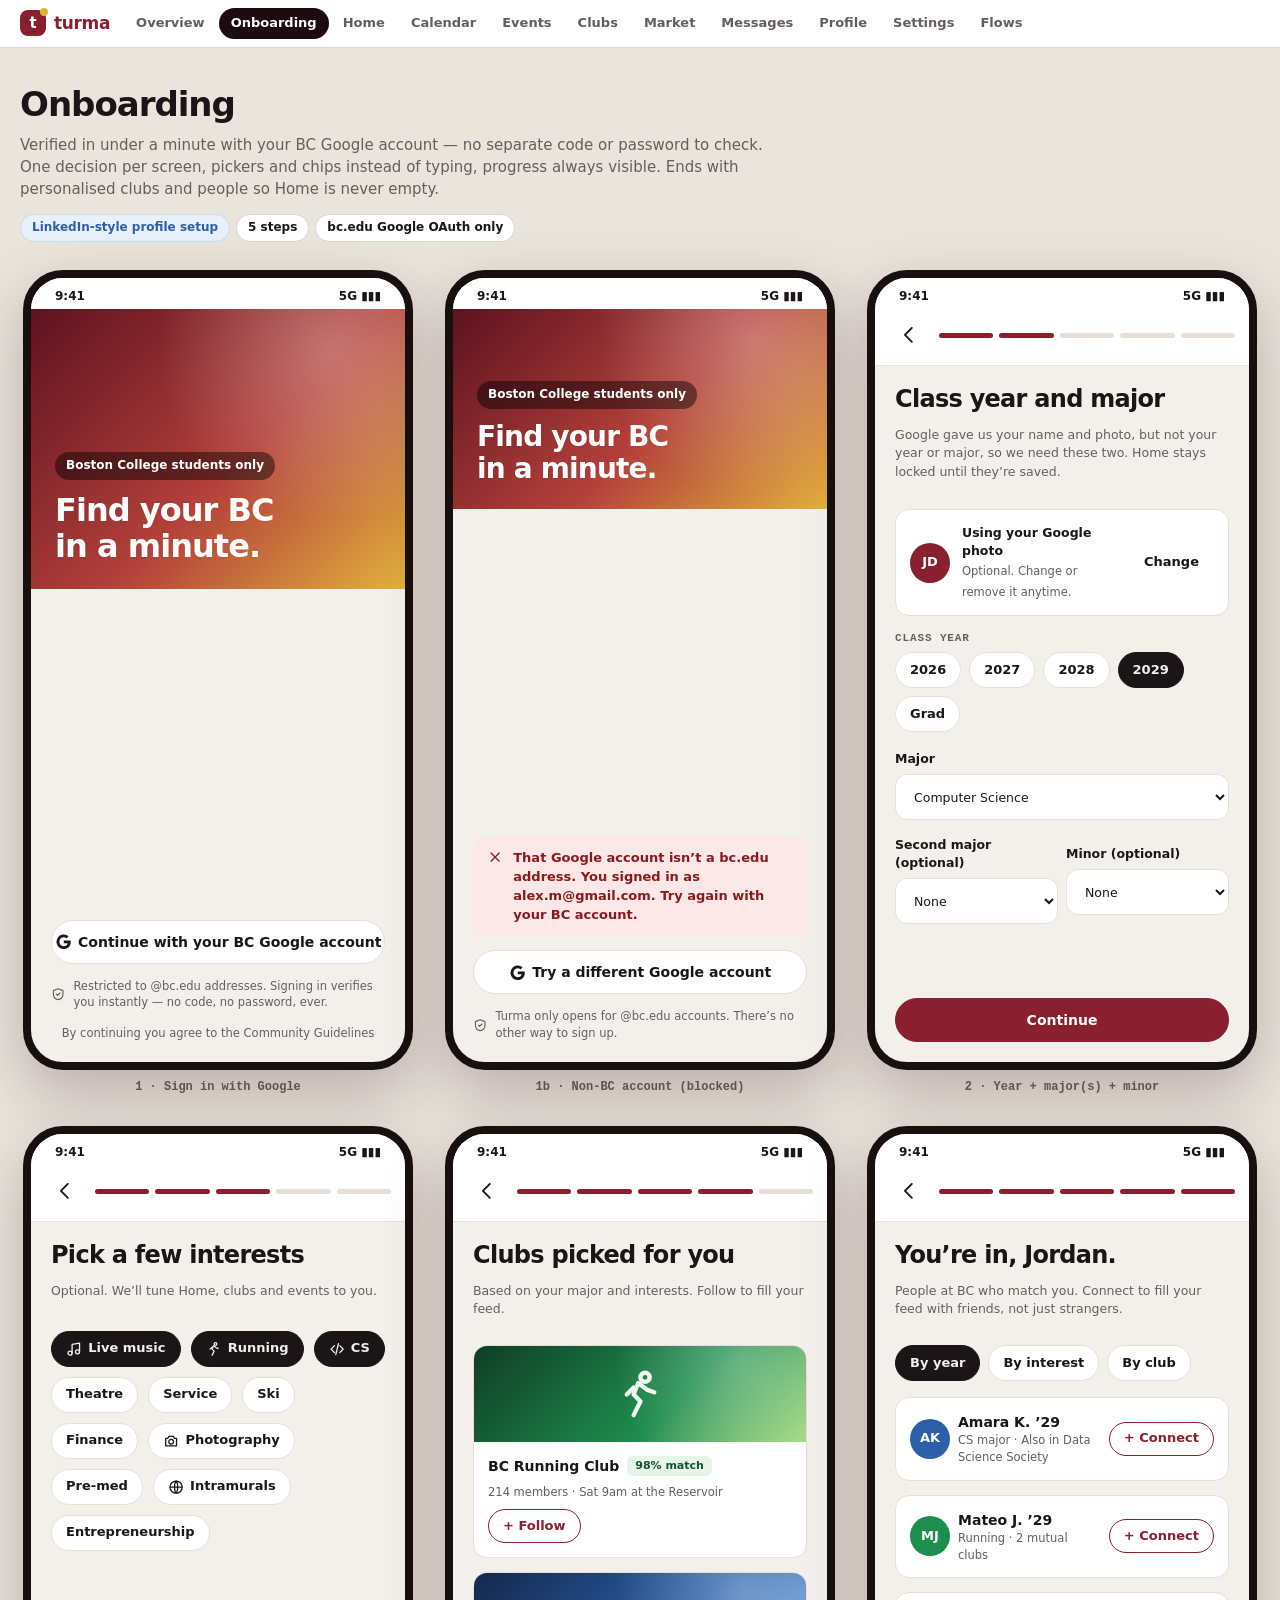
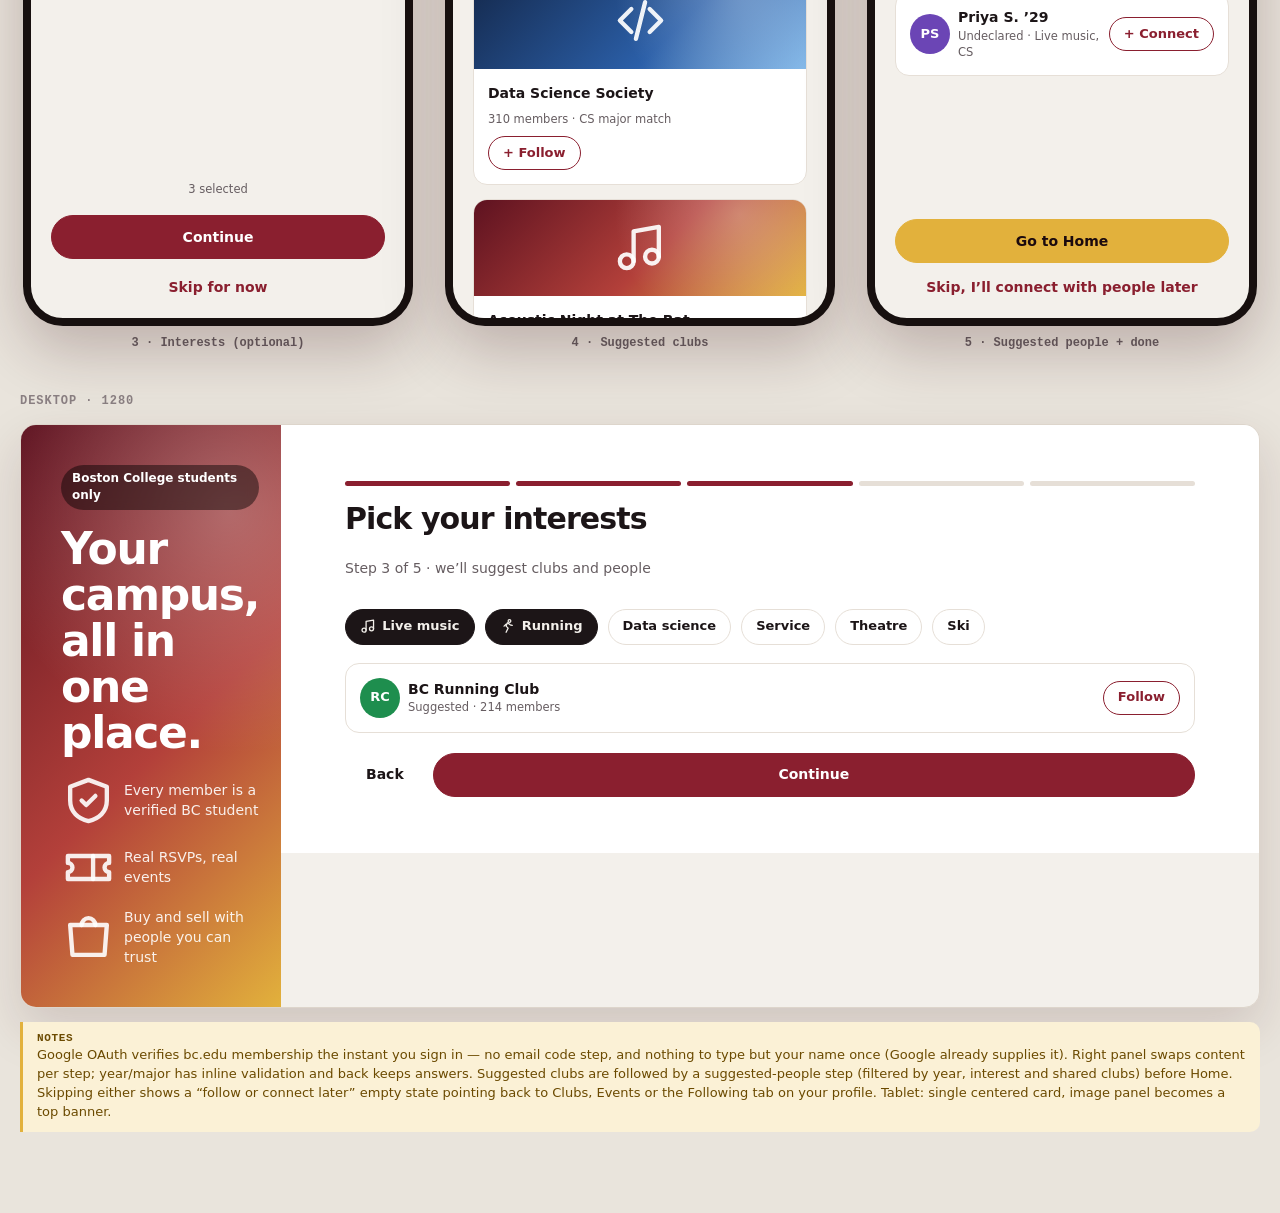
==== commit d70d13fd: "Add connections, connection-gated messaging, event description, notifications settings, onboarding f" ====
--- a/01-onboarding.html
+++ b/01-onboarding.html
@@ -14,17 +14,26 @@
   </div>
   <div class="toast" id="t1" hidden><i data-i="check"></i>Verified jdoe27@bc.edu</div></div></div><figcaption>1 · Sign in with Google</figcaption></figure>
 
+<figure class="pw"><div class="phone" data-nav="none"><div class="pbody" style="padding:0;gap:0;justify-content:space-between">
+  <div class="art g1" style="height:200px;place-items:end start;padding:24px"><div><span class="glass">Boston College students only</span><div class="h1" style="color:#fff;font-size:28px;margin-top:12px;position:relative;z-index:2">Find your BC<br>in a minute.</div></div></div>
+  <div class="stack" style="padding:20px;gap:14px">
+    <div class="state err"><i data-i="x"></i><div>That Google account isn’t a bc.edu address. You signed in as <b>alex.m@gmail.com</b>. Try again with your BC account.</div></div>
+    <button class="btn google block"><i data-i="google"></i>Try a different Google account</button>
+    <div class="xs muted row"><i data-i="shield"></i>Turma only opens for @bc.edu accounts. There’s no other way to sign up.</div>
+  </div></div></div><figcaption>1b · Non-BC account (blocked)</figcaption></figure>
+
 <figure class="pw"><div class="phone" data-nav="none"><div class="mhdr"><button class="iconbtn plain"><i data-i="back"></i></button><div class="progress sp"><i class="on"></i><i class="on"></i><i></i><i></i><i></i></div></div>
-  <div class="pbody" style="padding:20px;gap:16px"><div><div class="h1">Class year and major</div><p class="muted sm">Required so we can verify and personalise your feed. Google already gave us your name and photo.</p></div>
+  <div class="pbody" style="padding:20px;gap:16px"><div><div class="h1">Class year and major</div><p class="muted sm">Google gave us your name and photo, but not your year or major, so we need these two. Home stays locked until they’re saved.</p></div>
+  <div class="item card pad"><span class="av">JD</span><div class="grow"><b class="sm">Using your Google photo</b><span class="xs muted">Optional. Change or remove it anytime.</span></div><button class="btn sm ghost">Change</button></div>
   <div class="stack"><div class="h3">Class year</div><div class="chips wrap" data-chips><span class="chip">2026</span><span class="chip">2027</span><span class="chip">2028</span><span class="chip on">2029</span><span class="chip">Grad</span></div></div>
   <label class="f">Major<select><option>Computer Science</option><option>Economics</option><option>Biology</option><option>Undeclared</option></select></label>
   <div class="row"><label class="f sp">Second major (optional)<select><option>None</option><option>Economics</option><option>Mathematics</option><option>Studio Art</option></select></label><label class="f sp">Minor (optional)<select><option>None</option><option>Hispanic Studies</option><option>Philosophy</option><option>Data Science</option></select></label></div>
   <div class="sp"></div><button class="btn block">Continue</button></div></div><figcaption>2 · Year + major(s) + minor</figcaption></figure>
 
 <figure class="pw"><div class="phone" data-nav="none"><div class="mhdr"><button class="iconbtn plain"><i data-i="back"></i></button><div class="progress sp"><i class="on"></i><i class="on"></i><i class="on"></i><i></i><i></i></div></div>
-  <div class="pbody" style="padding:20px;gap:18px"><div><div class="h1">Pick 3 or more interests</div><p class="muted sm">We’ll tune Home, clubs and events to you.</p></div>
+  <div class="pbody" style="padding:20px;gap:18px"><div><div class="h1">Pick a few interests</div><p class="muted sm">Optional. We’ll tune Home, clubs and events to you.</p></div>
   <div class="chips wrap" data-chips style="gap:10px"><span class="chip on"><i data-i="music"></i>Live music</span><span class="chip on"><i data-i="run"></i>Running</span><span class="chip on"><i data-i="code"></i>CS</span><span class="chip">Theatre</span><span class="chip">Service</span><span class="chip">Ski</span><span class="chip">Finance</span><span class="chip"><i data-i="camera"></i>Photography</span><span class="chip">Pre-med</span><span class="chip"><i data-i="ball"></i>Intramurals</span><span class="chip">Entrepreneurship</span></div>
-  <div class="sp"></div><div class="xs muted" style="text-align:center">3 selected</div><button class="btn block">Continue</button></div></div><figcaption>3 · Interests</figcaption></figure>
+  <div class="sp"></div><div class="xs muted" style="text-align:center">3 selected</div><button class="btn block">Continue</button><button class="link" style="text-align:center">Skip for now</button></div></div><figcaption>3 · Interests (optional)</figcaption></figure>
 
 <figure class="pw"><div class="phone" data-nav="none"><div class="mhdr"><button class="iconbtn plain"><i data-i="back"></i></button><div class="progress sp"><i class="on"></i><i class="on"></i><i class="on"></i><i class="on"></i><i></i></div></div>
   <div class="pbody" style="padding:20px;gap:14px"><div><div class="h1">Clubs picked for you</div><p class="muted sm">Based on your major and interests. Follow to fill your feed.</p></div>
--- a/styles.css
+++ b/styles.css
@@ -209,3 +209,33 @@
 
 /* event cards in the infinite feed */
 .evcard .flyer{border-radius:0;aspect-ratio:16/8}.evcard .flyer .art .ic{font-size:72px}
+
+/* ---------- club page (additive, scoped to .club-page) ---------- */
+.club-page .card{border-radius:20px}
+.pattern:before{content:"";position:absolute;inset:0;pointer-events:none;background:radial-gradient(circle,rgba(255,255,255,.2) 1.6px,transparent 2px) 0 0/20px 20px}
+.club-cover{position:relative;display:flex;align-items:flex-end;gap:12px;padding:16px;min-height:150px;color:#fff;background:var(--g);overflow:hidden}
+.club-cover:after{content:"";position:absolute;inset:0;background:linear-gradient(transparent 35%,rgba(10,20,12,.62));pointer-events:none}
+.club-cover>*{position:relative;z-index:2}.club-cover>.wm{position:absolute;z-index:1;right:-6px;top:-10px;width:130px;height:130px;opacity:.22}
+.club-cover .h1{font-size:26px}.club-cover .vt{color:var(--gold)}.club-cover .av{border:3px solid #fff}
+.club-meta{padding:14px;background:var(--card);display:flex;flex-direction:column;gap:12px}
+.about-teaser summary{list-style:none;cursor:pointer;display:flex;flex-direction:column;gap:10px;align-items:flex-start}
+.about-teaser summary::-webkit-details-marker{display:none}
+.about-teaser .bio{margin:0;font-size:13.5px;line-height:1.5;display:-webkit-box;-webkit-line-clamp:2;-webkit-box-orient:vertical;overflow:hidden}
+.about-teaser[open] .bio{display:block}.about-teaser .c,.about-teaser[open] .o{display:none}.about-teaser[open] .c{display:inline}
+.about-teaser .more{display:flex;flex-direction:column;gap:12px;margin-top:14px}
+.club-actions{position:sticky;top:0;z-index:5;display:flex;gap:8px;align-items:center;padding:10px 14px;background:var(--card);border-bottom:1px solid var(--line)}
+.event-strip{scroll-snap-type:x mandatory}
+.event-strip .card{flex:0 0 270px;display:flex;scroll-snap-align:start}
+.tk-date{width:64px;flex:none;background:var(--maroon);color:#fff;display:flex;flex-direction:column;align-items:center;justify-content:center;line-height:1.1}.tk-date small{font:800 10px var(--mono);letter-spacing:.08em}.tk-date b{font-size:24px}
+.tk-body{padding:12px 14px;display:flex;flex-direction:column;gap:6px;flex:1;min-width:0;border-left:2px dashed var(--line)}
+.club-post{display:grid;grid-template-columns:40px minmax(0,1fr);gap:10px;padding:14px}
+.club-post .cp{display:flex;flex-direction:column;gap:8px;min-width:0}.club-post p{margin:0;font-size:14px}
+.cp-media{height:150px;border-radius:14px}.cp-media .ic{font-size:52px}
+.cp-react{display:flex;gap:8px;align-items:center}.club-page .chip.liked{background:var(--gold-soft);color:var(--maroon);border-color:var(--gold)}
+.lock-card{padding:16px;text-align:center;background:var(--gold-soft);display:flex;flex-direction:column;align-items:center;gap:8px}
+.lock-card .lk{width:44px;height:44px;border-radius:50%;background:var(--gold);color:var(--deep);display:grid;place-items:center;font-size:20px}
+.club-page:has([data-state=events]:not([hidden])) .tabs button[data-show=events]{color:var(--accent);border-color:var(--accent)}
+.club-page:has([data-state=events]:not([hidden])) .tabs button[data-show=posts]{color:var(--muted);border-color:transparent}
+.club-page .btn.sm,.club-page .iconbtn,.club-page .chip.react{min-height:44px}.club-page .iconbtn{width:44px;min-width:44px}
+.club-page button.link{min-height:44px;display:inline-flex;align-items:center}
+.about-teaser summary .btn{background:var(--hover);border-color:var(--line)}
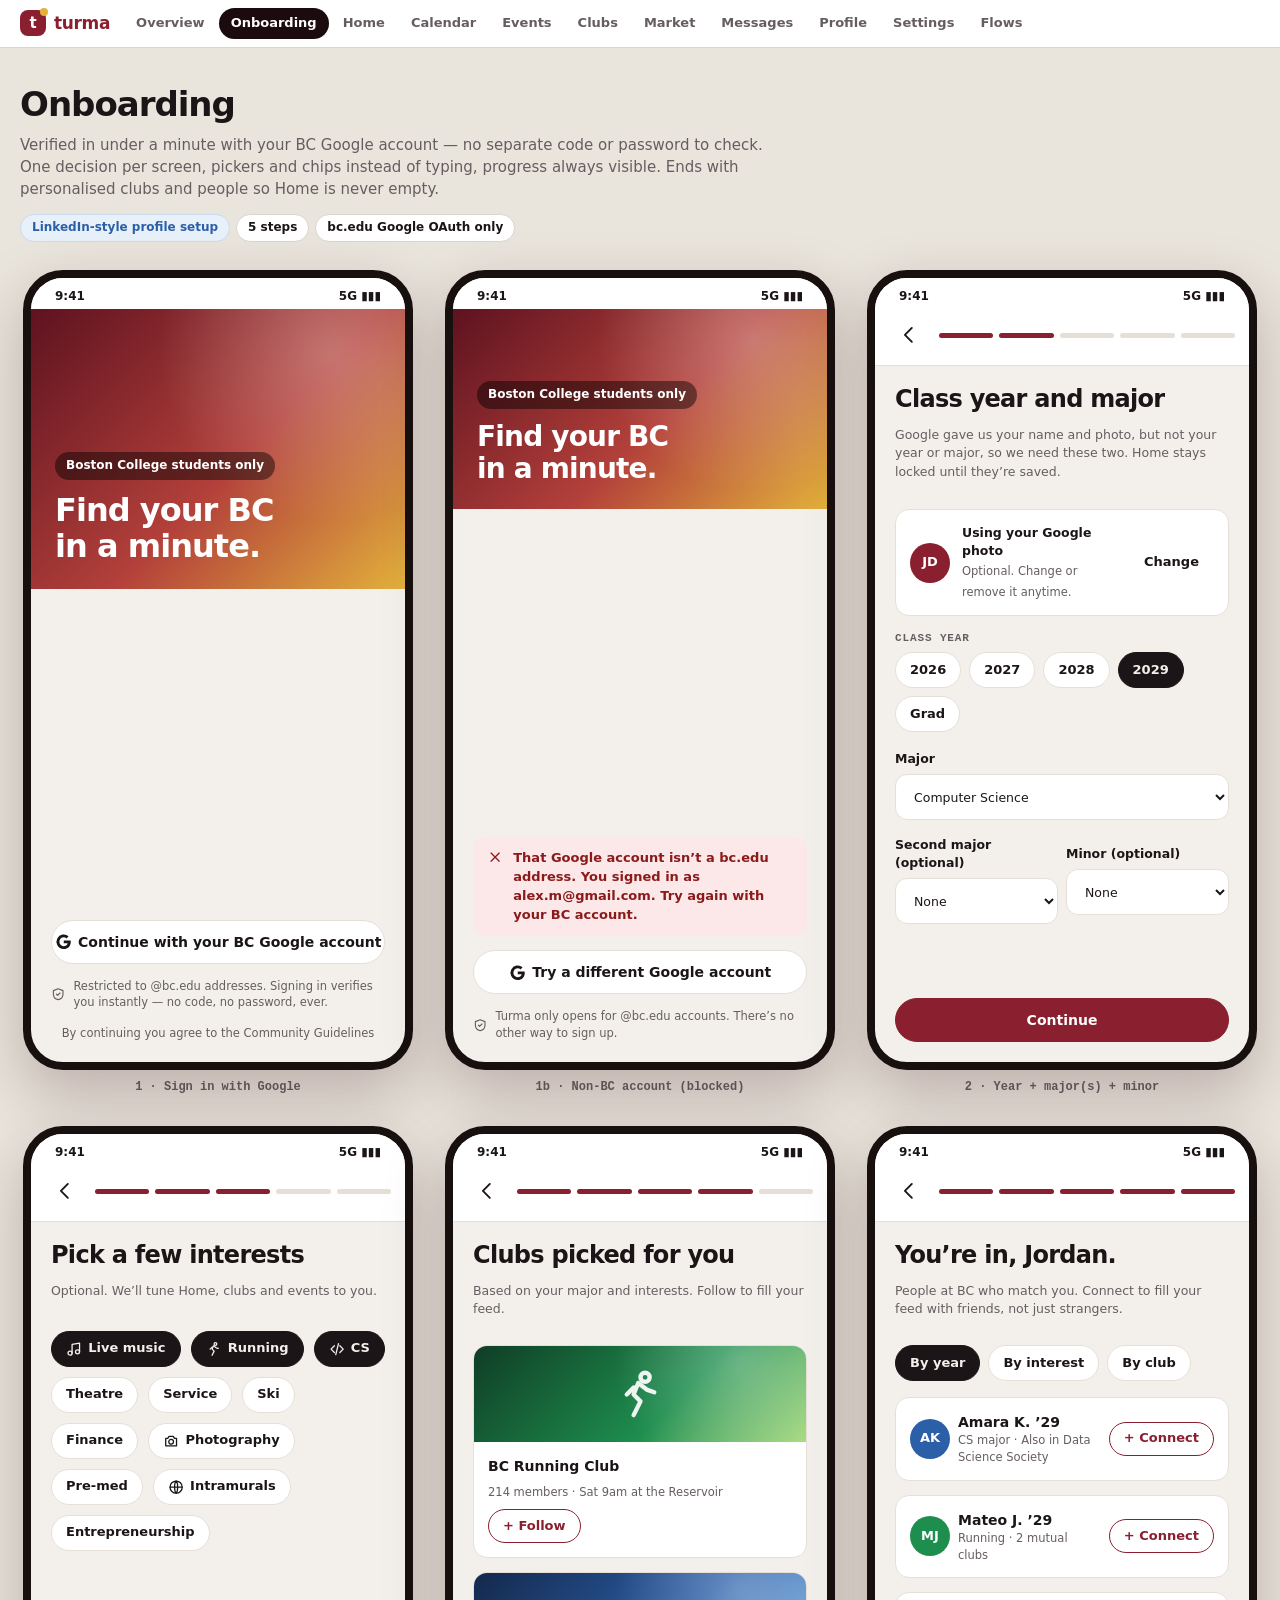
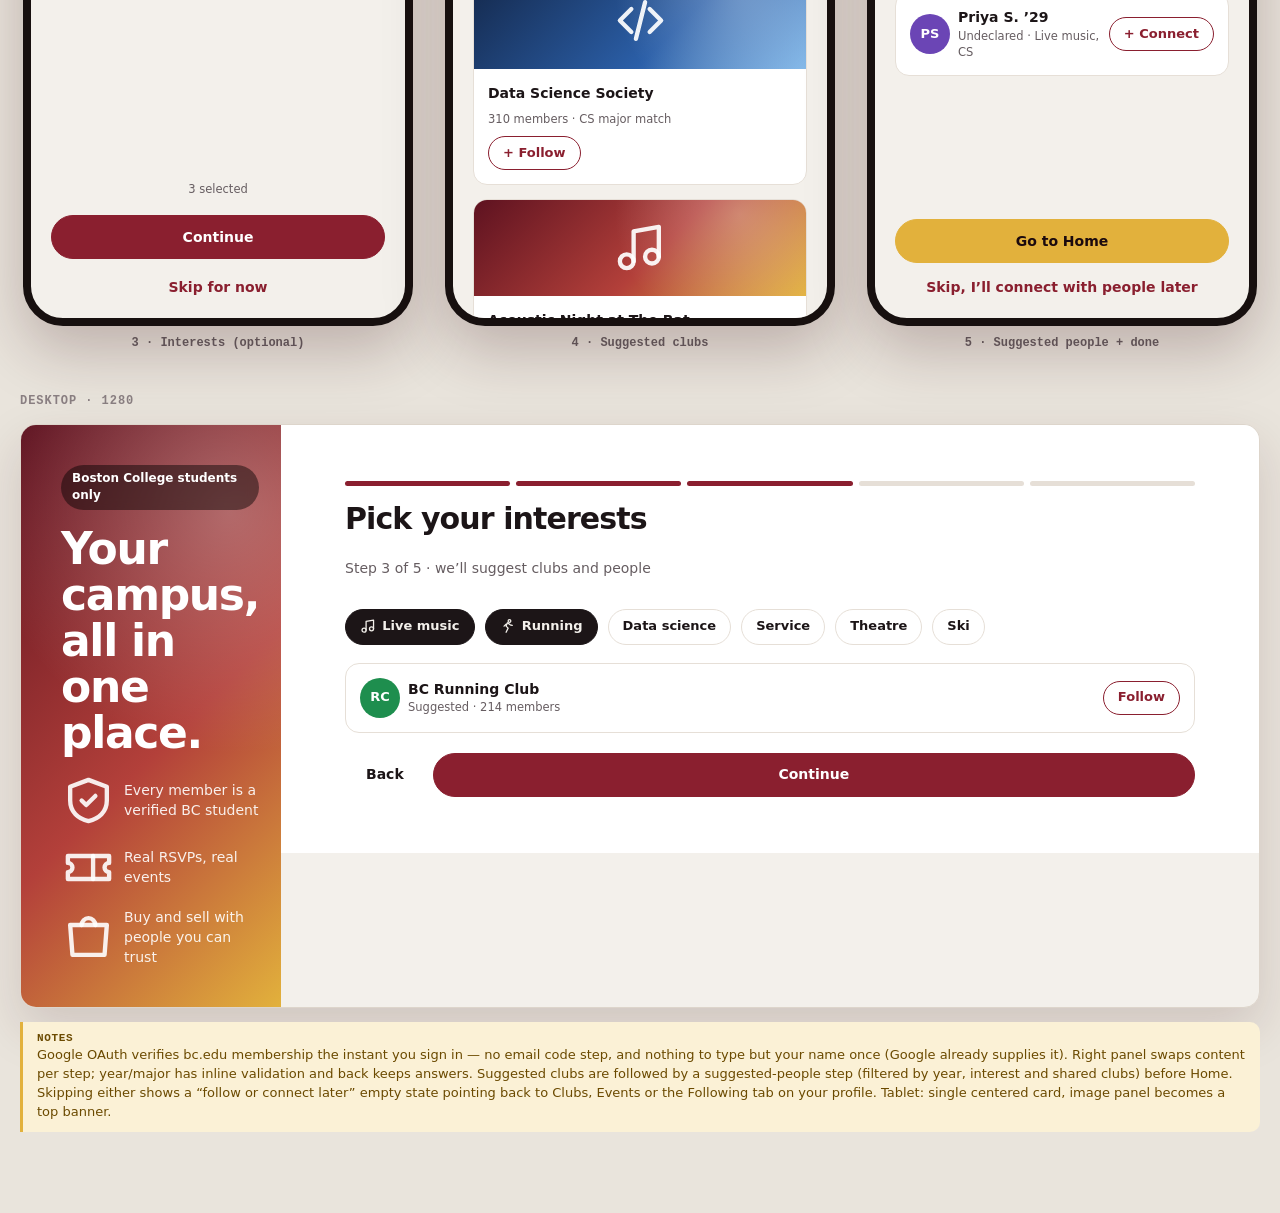
==== commit 04498e61: "Remove 98% match badges from onboarding and Home Co-Authored-By: Claude Sonnet 5 <noreply@anthropic." ====
--- a/01-onboarding.html
+++ b/01-onboarding.html
@@ -37,7 +37,7 @@
 
 <figure class="pw"><div class="phone" data-nav="none"><div class="mhdr"><button class="iconbtn plain"><i data-i="back"></i></button><div class="progress sp"><i class="on"></i><i class="on"></i><i class="on"></i><i class="on"></i><i></i></div></div>
   <div class="pbody" style="padding:20px;gap:14px"><div><div class="h1">Clubs picked for you</div><p class="muted sm">Based on your major and interests. Follow to fill your feed.</p></div>
-  <div class="card"><div class="art g3 banner"><i data-i="run"></i></div><div class="pad stack"><div class="row"><b>BC Running Club</b><span class="badge ok">98% match</span></div><div class="xs muted">214 members · Sat 9am at the Reservoir</div><button class="btn sm sec" style="align-self:flex-start">+ Follow</button></div></div>
+  <div class="card"><div class="art g3 banner"><i data-i="run"></i></div><div class="pad stack"><b>BC Running Club</b><div class="xs muted">214 members · Sat 9am at the Reservoir</div><button class="btn sm sec" style="align-self:flex-start">+ Follow</button></div></div>
   <div class="card"><div class="art g2 banner"><i data-i="code"></i></div><div class="pad stack"><b>Data Science Society</b><div class="xs muted">310 members · CS major match</div><button class="btn sm sec" style="align-self:flex-start">+ Follow</button></div></div>
   <div class="card"><div class="art g1 banner"><i data-i="music"></i></div><div class="pad stack"><b>Acoustic Night at The Rat</b><div class="xs muted">Tonight 7pm · 42 going · Free</div><button class="btn sm sec" style="align-self:flex-start">RSVP</button></div></div>
   <div class="sp"></div><button class="btn block">Continue</button><button class="link" style="text-align:center">Skip, I’ll follow later from Clubs and Events</button></div></div><figcaption>4 · Suggested clubs</figcaption></figure>
